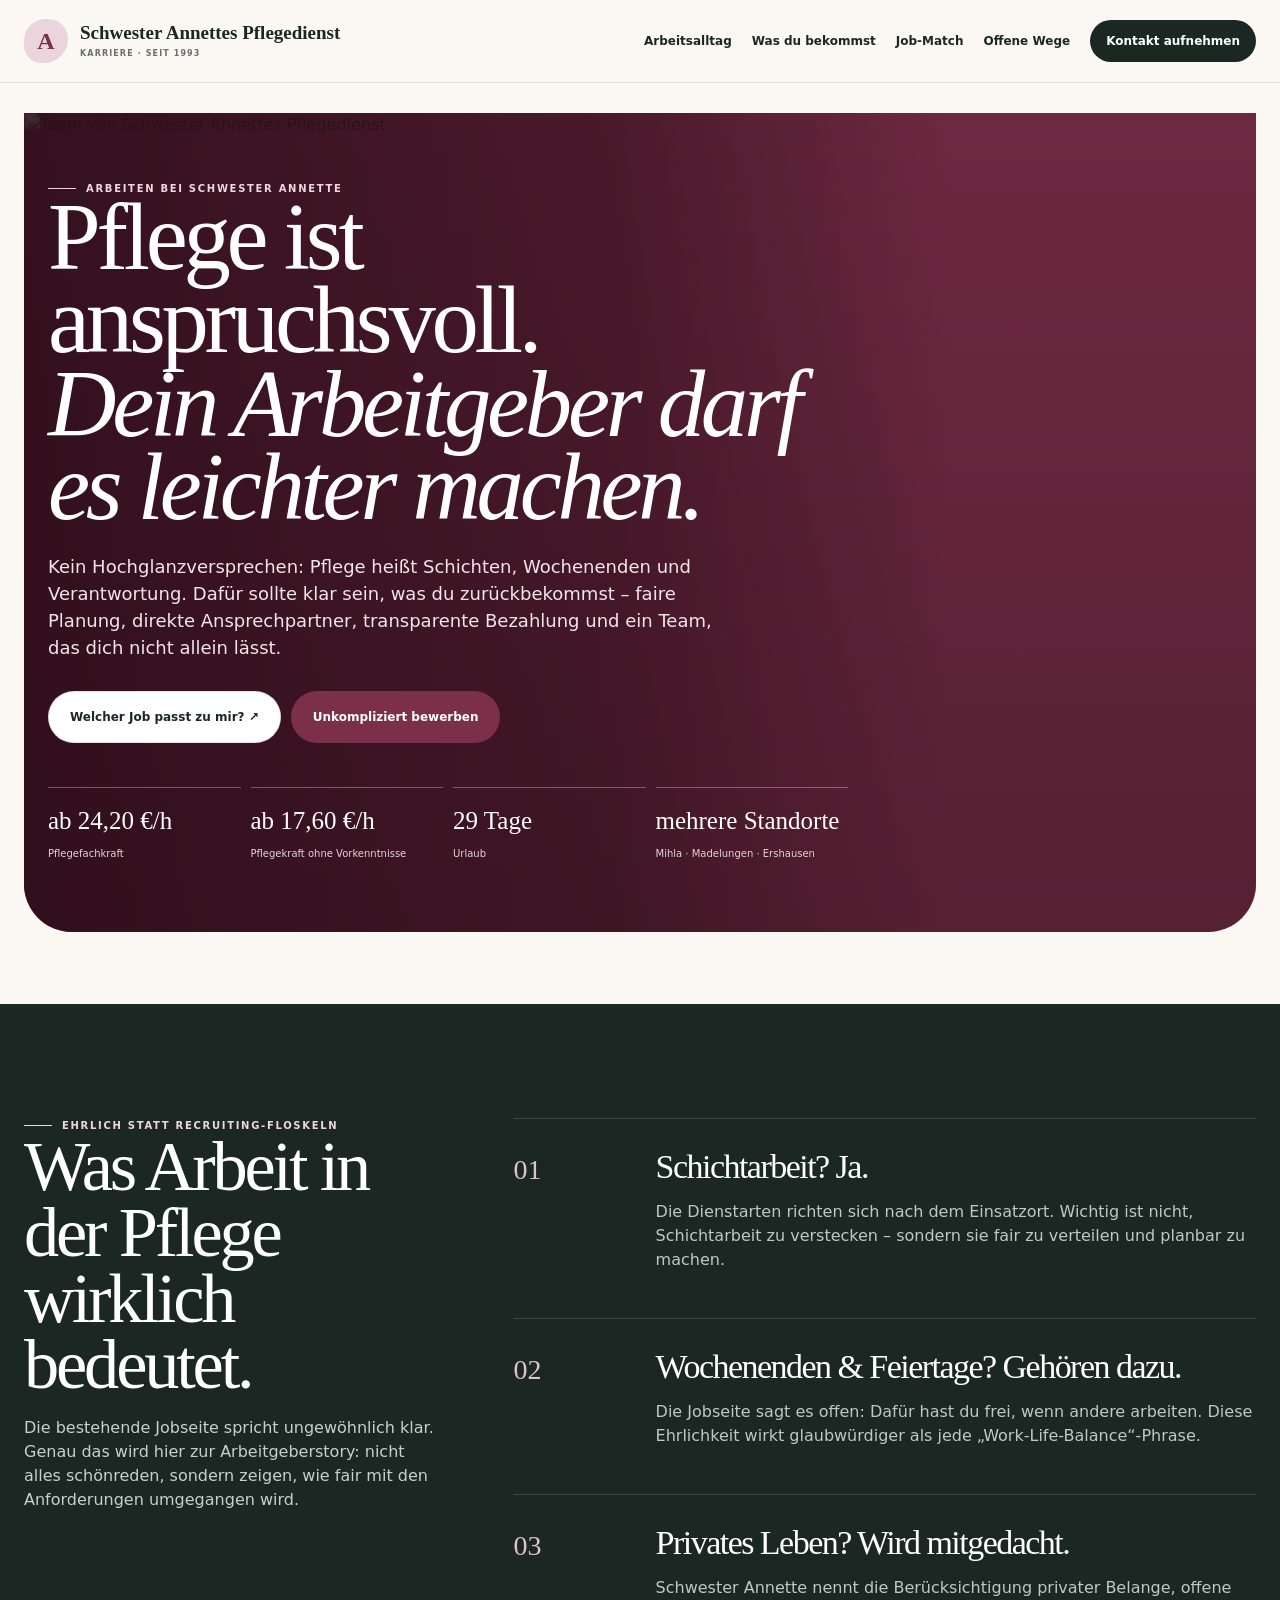
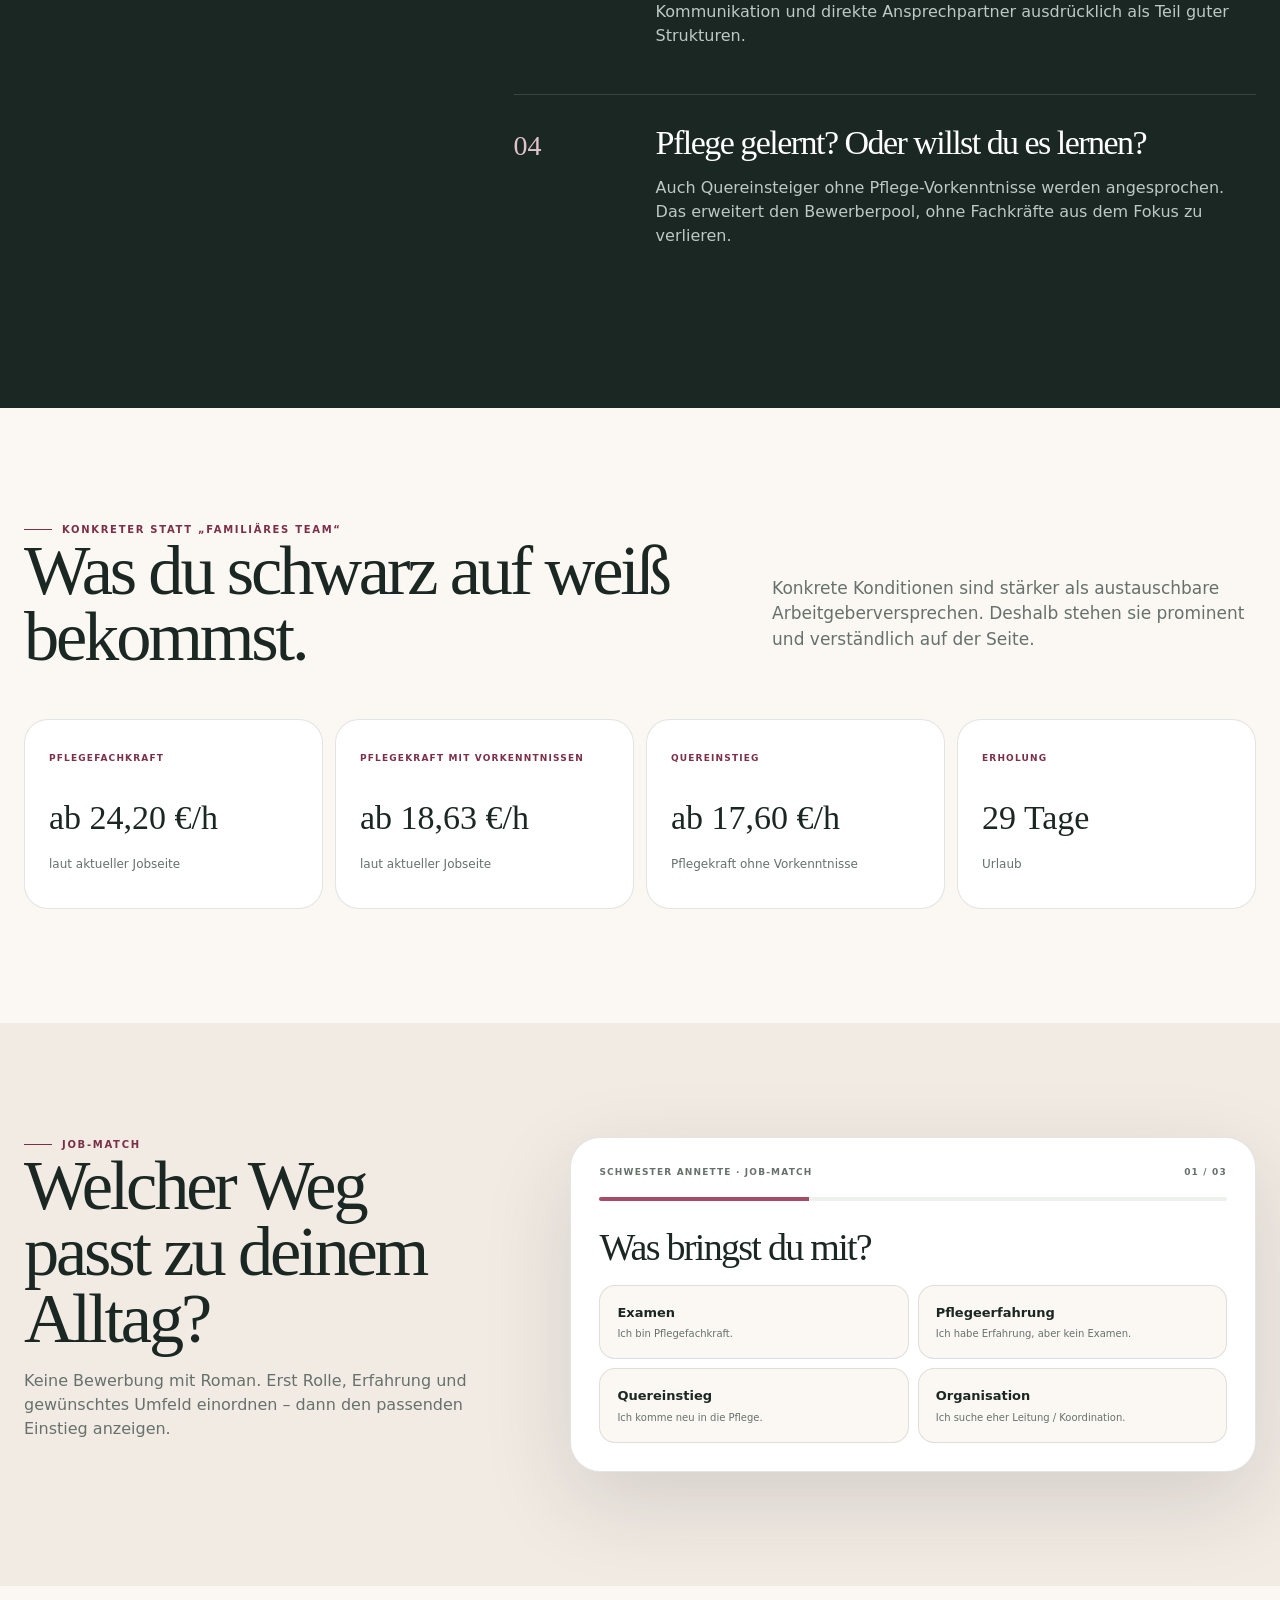
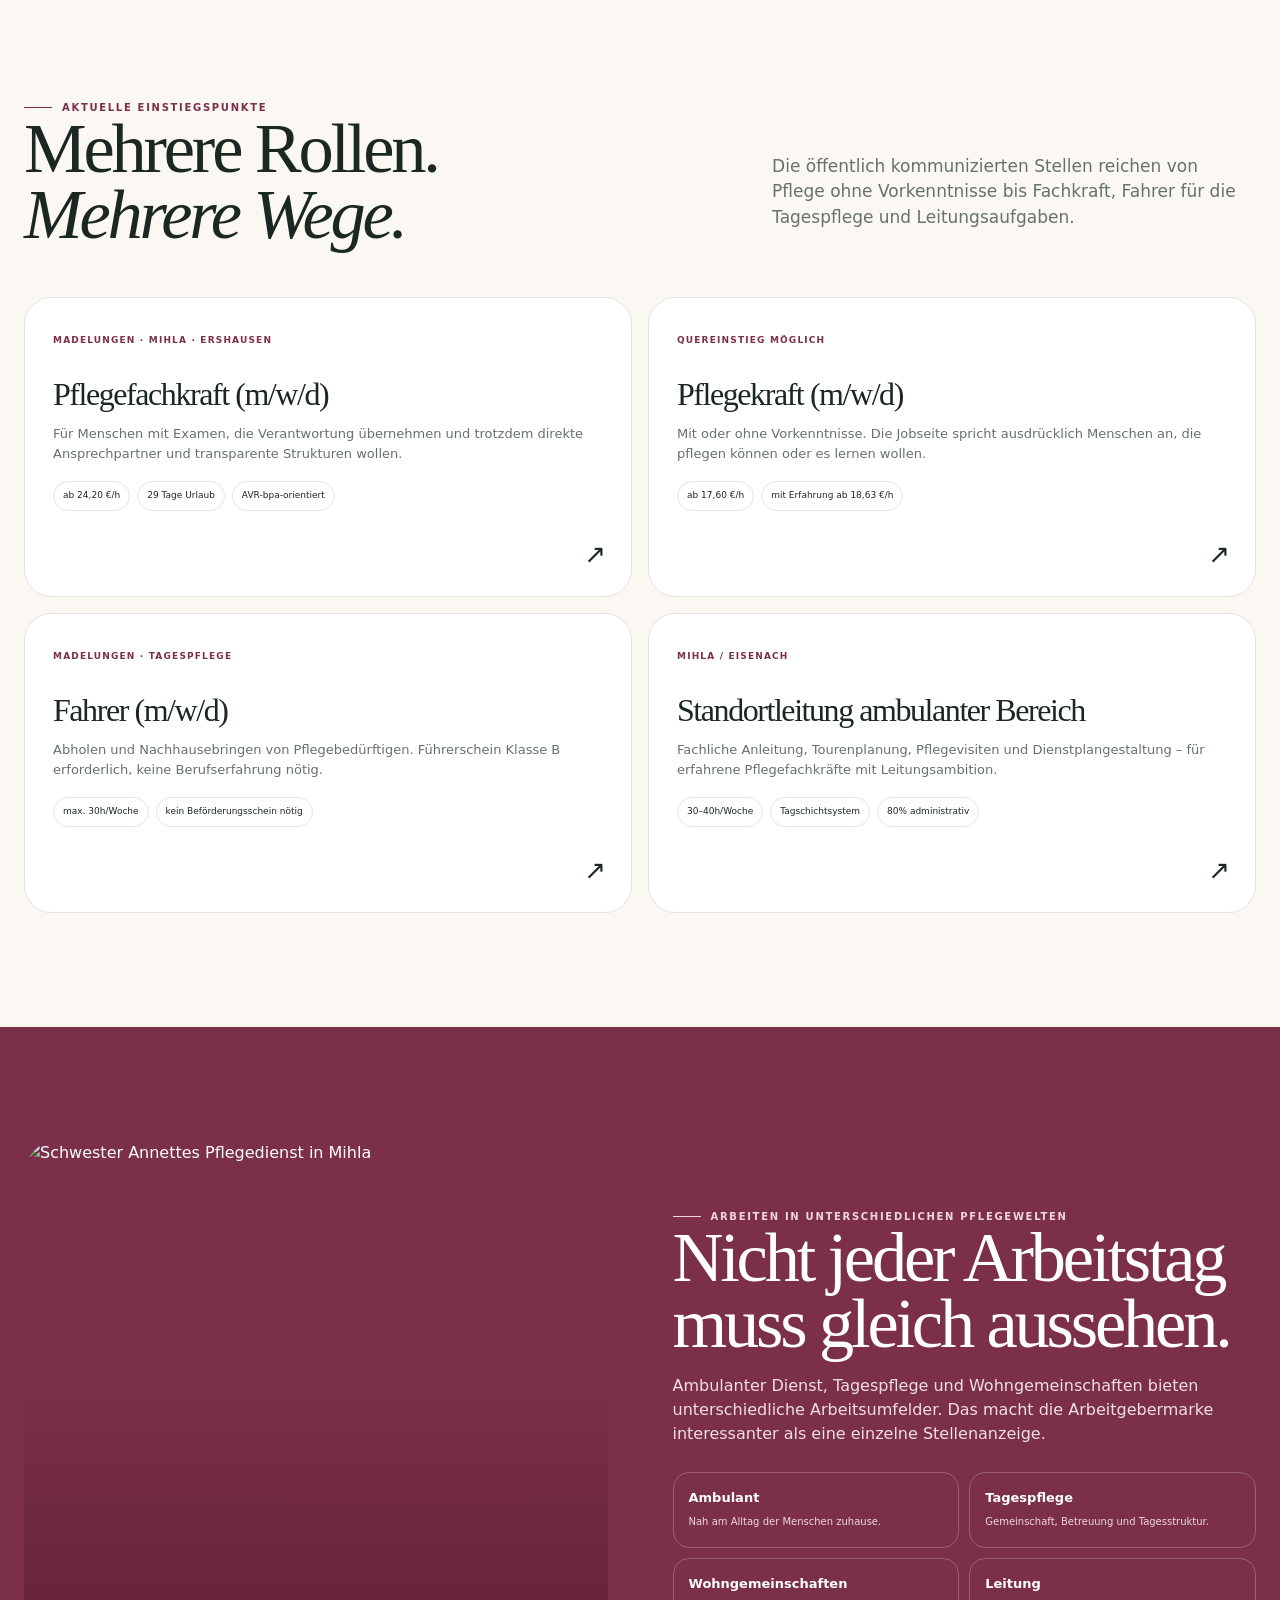
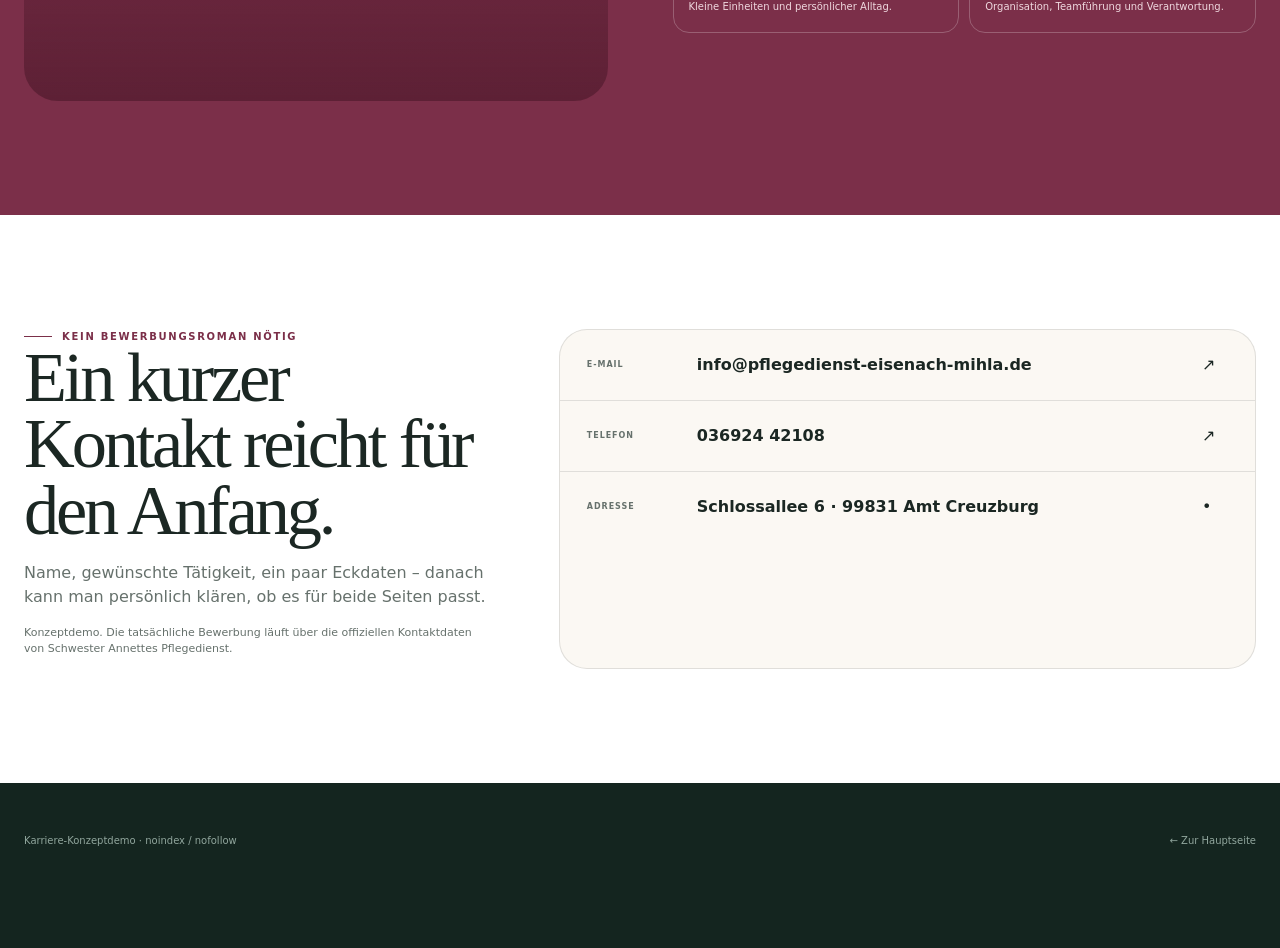
==== karriere.html @ a69c609b "Add premium career world for Schwester Annette" ====
<!doctype html>
<html lang="de">
<head>
<meta charset="utf-8"><meta name="viewport" content="width=device-width,initial-scale=1,viewport-fit=cover"><meta name="robots" content="noindex,nofollow"><meta name="theme-color" content="#4a1f2e">
<title>Karriere · Schwester Annettes Pflegedienst</title>
<meta name="description" content="Karriere-Konzept für Schwester Annettes Pflegedienst – Gehalt, Urlaub, faire Dienstplanung, Quereinstieg und Standorte transparent erklärt.">
<style>
:root{--ink:#1b2723;--muted:#66716c;--paper:#fbf8f3;--paper2:#f2ebe4;--berry:#7b2f49;--berry2:#a64c69;--berry3:#ead5dc;--forest:#27463d;--sage:#dce7df;--line:rgba(27,39,35,.12);--serif:Georgia,"Times New Roman",serif;--sans:Inter,ui-sans-serif,system-ui,-apple-system,BlinkMacSystemFont,"Segoe UI",sans-serif;--shadow:0 30px 90px rgba(31,36,32,.14)}*{box-sizing:border-box}html{scroll-behavior:smooth}body{margin:0;background:var(--paper);color:var(--ink);font-family:var(--sans);line-height:1.5;overflow-x:hidden}a{color:inherit;text-decoration:none}button{font:inherit;color:inherit}.wrap{width:min(1240px,calc(100% - 48px));margin:auto}.eyebrow{display:flex;align-items:center;gap:10px;text-transform:uppercase;letter-spacing:.17em;font-size:10px;font-weight:900;color:var(--berry)}.eyebrow:before{content:"";width:28px;height:1px;background:currentColor}.eyebrow.light{color:#efd7df}h1,h2,h3{font-family:var(--serif);font-weight:500;letter-spacing:-.045em;margin:0}h1{font-size:clamp(62px,7.4vw,112px);line-height:.88}h2{font-size:clamp(48px,5.5vw,84px);line-height:.94}h3{font-size:32px;line-height:1.03}.italic{font-style:italic}.btn{display:inline-flex;align-items:center;justify-content:center;min-height:52px;padding:0 21px;border-radius:999px;border:1px solid transparent;font-size:12px;font-weight:900;transition:.25s}.btn:hover{transform:translateY(-2px)}.btn-dark{background:var(--ink);color:#fff}.btn-light{background:#fff;color:var(--ink);border-color:var(--line)}.btn-berry{background:var(--berry);color:#fff}.progress{position:fixed;top:0;left:0;height:3px;background:var(--berry2);z-index:100;width:0}header{position:sticky;top:0;z-index:70;background:rgba(251,248,243,.88);backdrop-filter:blur(18px);border-bottom:1px solid var(--line)}.header-in{height:82px;display:flex;align-items:center;justify-content:space-between;gap:22px}.brand{display:flex;align-items:center;gap:12px}.mark{width:44px;height:44px;border-radius:52% 48% 58% 42%;display:grid;place-items:center;background:var(--berry3);color:var(--berry);font-family:var(--serif);font-size:24px;font-weight:700}.brand strong{font-family:var(--serif);font-size:19px;display:block;line-height:1}.brand small{font-size:8px;letter-spacing:.14em;text-transform:uppercase;color:var(--muted);font-weight:900;display:block;margin-top:6px}.nav{display:flex;align-items:center;gap:20px;font-size:12px;font-weight:800}.nav .apply{background:var(--ink);color:#fff;padding:12px 16px;border-radius:999px}.hero{padding:30px 0 72px}.hero-shell{position:relative;min-height:720px;border-radius:0 0 48px 48px;overflow:hidden;background:#7b2f49}.hero-media{position:absolute;inset:0}.hero-media img{width:100%;height:100%;object-fit:cover}.hero-media:after{content:"";position:absolute;inset:0;background:linear-gradient(90deg,rgba(43,12,24,.88),rgba(43,12,24,.61) 48%,rgba(43,12,24,.18) 75%),linear-gradient(180deg,transparent,rgba(0,0,0,.22))}.hero-content{position:relative;z-index:2;min-height:720px;display:flex;align-items:flex-end;color:#fff;padding:68px 0}.hero-copy{max-width:800px}.hero-copy p{font-size:18px;color:#f0e6e9;max-width:670px;margin-top:24px}.hero-actions{display:flex;gap:10px;flex-wrap:wrap;margin-top:30px}.hero-proof{display:grid;grid-template-columns:repeat(4,1fr);gap:10px;margin-top:44px;max-width:850px}.proof{border-top:1px solid rgba(255,255,255,.3);padding-top:14px}.proof strong{font-family:var(--serif);font-size:25px;display:block;font-weight:500}.proof span{font-size:10px;color:#e4d4d9}.section{padding:114px 0}.split{display:grid;grid-template-columns:1fr .72fr;gap:76px;align-items:end;margin-bottom:50px}.split>p{font-size:17px;color:var(--muted)}.truth{background:var(--ink);color:#fff}.truth-grid{display:grid;grid-template-columns:.72fr 1.28fr;gap:72px}.truth-copy{position:sticky;top:135px;align-self:start}.truth-copy p{color:#c7d0cc;margin-top:18px}.truth-list{display:grid}.truth-item{padding:30px 0;border-top:1px solid rgba(255,255,255,.14);display:grid;grid-template-columns:120px 1fr;gap:22px}.truth-item b{font-family:var(--serif);font-weight:500;font-size:28px;color:#dfc2cb}.truth-item h3{font-size:34px;margin-bottom:8px}.truth-item p{color:#bdc9c4}.benefits{display:grid;grid-template-columns:repeat(4,1fr);gap:12px}.benefit{border:1px solid var(--line);background:#fff;border-radius:24px;padding:24px;min-height:190px}.benefit small{font-size:9px;text-transform:uppercase;letter-spacing:.13em;font-weight:900;color:var(--berry)}.benefit strong{display:block;font-family:var(--serif);font-size:34px;font-weight:500;margin:24px 0 8px}.benefit span{font-size:12px;color:var(--muted)}.match{background:var(--paper2)}.match-grid{display:grid;grid-template-columns:.82fr 1.18fr;gap:70px;align-items:start}.match-copy{position:sticky;top:135px}.match-copy p{color:var(--muted);margin-top:18px}.matcher{background:#fff;border:1px solid var(--line);border-radius:30px;padding:28px;box-shadow:var(--shadow)}.matcher-top{display:flex;justify-content:space-between;font-size:9px;text-transform:uppercase;letter-spacing:.13em;font-weight:900;color:var(--muted)}.match-bar{height:4px;background:#edf0ed;border-radius:10px;overflow:hidden;margin:17px 0 27px}.match-bar i{display:block;height:100%;background:var(--berry2);width:33.33%;transition:.25s}.matcher h3{font-size:38px;margin-bottom:18px}.opts{display:grid;grid-template-columns:1fr 1fr;gap:9px}.opt{border:1px solid var(--line);background:var(--paper);padding:17px;border-radius:16px;text-align:left;cursor:pointer}.opt:hover{border-color:var(--berry2)}.opt strong{display:block;font-size:13px}.opt span{display:block;font-size:10px;color:var(--muted);margin-top:4px}.match-result{padding:22px;border-radius:18px;background:var(--berry3)}.match-result strong{font-family:var(--serif);font-size:29px;display:block}.match-result p{margin-top:8px;color:#5e6662}.jobs{display:grid;grid-template-columns:1fr 1fr;gap:16px}.job{border:1px solid var(--line);border-radius:27px;background:#fff;padding:28px;position:relative;min-height:300px}.job small{font-size:9px;text-transform:uppercase;letter-spacing:.13em;color:var(--berry);font-weight:900}.job h3{margin:28px 0 10px}.job p{font-size:13px;color:var(--muted)}.chips{display:flex;gap:7px;flex-wrap:wrap;margin-top:18px}.chips span{font-size:9px;border:1px solid var(--line);border-radius:999px;padding:7px 9px}.job .arrow{position:absolute;right:25px;bottom:22px;font-size:26px}.culture{background:var(--berry);color:#fff}.culture-grid{display:grid;grid-template-columns:1fr 1fr;gap:65px;align-items:center}.culture-media{position:relative;min-height:560px;border-radius:34px;overflow:hidden}.culture-media img{width:100%;height:100%;position:absolute;inset:0;object-fit:cover}.culture-media:after{content:"";position:absolute;inset:0;background:linear-gradient(180deg,transparent 45%,rgba(61,17,32,.48))}.culture-copy p{color:#f0dfe5;margin-top:18px;max-width:600px}.culture-points{display:grid;grid-template-columns:1fr 1fr;gap:10px;margin-top:26px}.culture-point{border:1px solid rgba(255,255,255,.23);padding:15px;border-radius:16px}.culture-point strong{display:block;font-size:13px}.culture-point span{font-size:10px;color:#efd8df}.apply-section{background:#fff}.apply-grid{display:grid;grid-template-columns:.8fr 1.2fr;gap:70px}.apply-card{border:1px solid var(--line);border-radius:28px;background:var(--paper);overflow:hidden}.apply-card a,.apply-card div{display:grid;grid-template-columns:95px 1fr 26px;gap:15px;padding:23px 27px;border-bottom:1px solid var(--line);align-items:center}.apply-card a:last-child,.apply-card div:last-child{border-bottom:0}.apply-card small{font-size:8px;text-transform:uppercase;letter-spacing:.12em;font-weight:900;color:var(--muted)}.apply-card strong{font-size:16px}.apply-note{font-size:11px;color:var(--muted);margin-top:15px}.mobile-action{display:none}footer{background:#14251f;color:#fff;padding:50px 0 100px}.footer-in{display:flex;justify-content:space-between;gap:20px;flex-wrap:wrap;font-size:10px;color:#91a69d}.reveal{opacity:0;transform:translateY(24px);transition:.7s}.reveal.visible{opacity:1;transform:none}@media(max-width:980px){.nav{display:none}.hero-shell,.hero-content{min-height:690px}.hero-proof{grid-template-columns:1fr 1fr}.split,.truth-grid,.match-grid,.culture-grid,.apply-grid{grid-template-columns:1fr}.truth-copy,.match-copy{position:static}.benefits{grid-template-columns:1fr 1fr}.culture-media{min-height:440px}}@media(max-width:650px){.wrap{width:min(100% - 28px,1240px)}.header-in{height:72px}.brand strong{font-size:16px}.hero{padding-top:14px}.hero-shell,.hero-content{min-height:700px;border-radius:0 0 30px 30px}.hero-content{padding:48px 0}.hero h1{font-size:56px}.hero-copy p{font-size:16px}.hero-proof{grid-template-columns:1fr 1fr}.section{padding:78px 0}h2{font-size:50px}.split{gap:18px;margin-bottom:34px}.truth-item{grid-template-columns:62px 1fr}.truth-item h3{font-size:29px}.benefits{grid-template-columns:1fr}.opts{grid-template-columns:1fr}.matcher{padding:22px}.jobs{grid-template-columns:1fr}.culture-media{min-height:380px}.culture-points{grid-template-columns:1fr}.apply-card a,.apply-card div{grid-template-columns:75px 1fr 18px;padding:20px 18px}.apply-card strong{font-size:14px;overflow-wrap:anywhere}.mobile-action{display:grid;grid-template-columns:1fr 1fr;position:fixed;left:10px;right:10px;bottom:10px;z-index:80;background:rgba(251,248,243,.95);backdrop-filter:blur(14px);padding:8px;border:1px solid var(--line);border-radius:18px;box-shadow:var(--shadow)}.mobile-action a{text-align:center;padding:13px 8px;border-radius:12px;font-size:11px;font-weight:900}.mobile-action a:first-child{background:var(--ink);color:#fff}.mobile-action a:last-child{background:var(--berry3);color:var(--berry)}}@media(prefers-reduced-motion:reduce){html{scroll-behavior:auto}.reveal{opacity:1;transform:none;transition:none}.btn{transition:none}}
</style></head>
<body><div class="progress" id="progress"></div><header><div class="wrap header-in"><a class="brand" href="index.html"><span class="mark">A</span><span><strong>Schwester Annettes Pflegedienst</strong><small>Karriere · seit 1993</small></span></a><nav class="nav"><a href="#ehrlich">Arbeitsalltag</a><a href="#benefits">Was du bekommst</a><a href="#jobmatch">Job-Match</a><a href="#jobs">Offene Wege</a><a class="apply" href="#bewerben">Kontakt aufnehmen</a></nav></div></header>
<main>
<section class="hero"><div class="wrap"><div class="hero-shell"><div class="hero-media"><img src="https://pflegedienst-eisenach-mihla.de/wp-content/uploads/2024/11/team-pflegedienst.jpg" alt="Team von Schwester Annettes Pflegedienst"></div><div class="wrap hero-content"><div class="hero-copy reveal"><div class="eyebrow light">Arbeiten bei Schwester Annette</div><h1>Pflege ist anspruchsvoll.<br><span class="italic">Dein Arbeitgeber darf es leichter machen.</span></h1><p>Kein Hochglanzversprechen: Pflege heißt Schichten, Wochenenden und Verantwortung. Dafür sollte klar sein, was du zurückbekommst – faire Planung, direkte Ansprechpartner, transparente Bezahlung und ein Team, das dich nicht allein lässt.</p><div class="hero-actions"><a class="btn btn-light" href="#jobmatch">Welcher Job passt zu mir? ↗</a><a class="btn btn-berry" href="mailto:info@pflegedienst-eisenach-mihla.de?subject=Bewerbung%20bei%20Schwester%20Annette">Unkompliziert bewerben</a></div><div class="hero-proof"><div class="proof"><strong>ab 24,20 €/h</strong><span>Pflegefachkraft</span></div><div class="proof"><strong>ab 17,60 €/h</strong><span>Pflegekraft ohne Vorkenntnisse</span></div><div class="proof"><strong>29 Tage</strong><span>Urlaub</span></div><div class="proof"><strong>mehrere Standorte</strong><span>Mihla · Madelungen · Ershausen</span></div></div></div></div></div></div></section>
<section class="section truth" id="ehrlich"><div class="wrap truth-grid"><div class="truth-copy reveal"><div class="eyebrow light">Ehrlich statt Recruiting-Floskeln</div><h2>Was Arbeit in der Pflege wirklich bedeutet.</h2><p>Die bestehende Jobseite spricht ungewöhnlich klar. Genau das wird hier zur Arbeitgeberstory: nicht alles schönreden, sondern zeigen, wie fair mit den Anforderungen umgegangen wird.</p></div><div class="truth-list"><article class="truth-item reveal"><b>01</b><div><h3>Schichtarbeit? Ja.</h3><p>Die Dienstarten richten sich nach dem Einsatzort. Wichtig ist nicht, Schichtarbeit zu verstecken – sondern sie fair zu verteilen und planbar zu machen.</p></div></article><article class="truth-item reveal"><b>02</b><div><h3>Wochenenden & Feiertage? Gehören dazu.</h3><p>Die Jobseite sagt es offen: Dafür hast du frei, wenn andere arbeiten. Diese Ehrlichkeit wirkt glaubwürdiger als jede „Work-Life-Balance“-Phrase.</p></div></article><article class="truth-item reveal"><b>03</b><div><h3>Privates Leben? Wird mitgedacht.</h3><p>Schwester Annette nennt die Berücksichtigung privater Belange, offene Kommunikation und direkte Ansprechpartner ausdrücklich als Teil guter Strukturen.</p></div></article><article class="truth-item reveal"><b>04</b><div><h3>Pflege gelernt? Oder willst du es lernen?</h3><p>Auch Quereinsteiger ohne Pflege-Vorkenntnisse werden angesprochen. Das erweitert den Bewerberpool, ohne Fachkräfte aus dem Fokus zu verlieren.</p></div></article></div></div></section>
<section class="section" id="benefits"><div class="wrap"><div class="split reveal"><div><div class="eyebrow">Konkreter statt „familiäres Team“</div><h2>Was du schwarz auf weiß bekommst.</h2></div><p>Konkrete Konditionen sind stärker als austauschbare Arbeitgeberversprechen. Deshalb stehen sie prominent und verständlich auf der Seite.</p></div><div class="benefits"><div class="benefit reveal"><small>Pflegefachkraft</small><strong>ab 24,20 €/h</strong><span>laut aktueller Jobseite</span></div><div class="benefit reveal"><small>Pflegekraft mit Vorkenntnissen</small><strong>ab 18,63 €/h</strong><span>laut aktueller Jobseite</span></div><div class="benefit reveal"><small>Quereinstieg</small><strong>ab 17,60 €/h</strong><span>Pflegekraft ohne Vorkenntnisse</span></div><div class="benefit reveal"><small>Erholung</small><strong>29 Tage</strong><span>Urlaub</span></div></div></div></section>
<section class="section match" id="jobmatch"><div class="wrap match-grid"><div class="match-copy reveal"><div class="eyebrow">Job-Match</div><h2>Welcher Weg passt zu deinem Alltag?</h2><p>Keine Bewerbung mit Roman. Erst Rolle, Erfahrung und gewünschtes Umfeld einordnen – dann den passenden Einstieg anzeigen.</p></div><div class="matcher reveal"><div class="matcher-top"><span>Schwester Annette · Job-Match</span><strong id="mcount">01 / 03</strong></div><div class="match-bar"><i id="mbar"></i></div><div id="mstage"></div></div></div></section>
<section class="section" id="jobs"><div class="wrap"><div class="split reveal"><div><div class="eyebrow">Aktuelle Einstiegspunkte</div><h2>Mehrere Rollen.<br><span class="italic">Mehrere Wege.</span></h2></div><p>Die öffentlich kommunizierten Stellen reichen von Pflege ohne Vorkenntnisse bis Fachkraft, Fahrer für die Tagespflege und Leitungsaufgaben.</p></div><div class="jobs"><a class="job reveal" href="mailto:info@pflegedienst-eisenach-mihla.de?subject=Bewerbung%20Pflegefachkraft"><small>Madelungen · Mihla · Ershausen</small><h3>Pflegefachkraft (m/w/d)</h3><p>Für Menschen mit Examen, die Verantwortung übernehmen und trotzdem direkte Ansprechpartner und transparente Strukturen wollen.</p><div class="chips"><span>ab 24,20 €/h</span><span>29 Tage Urlaub</span><span>AVR-bpa-orientiert</span></div><span class="arrow">↗</span></a><a class="job reveal" href="mailto:info@pflegedienst-eisenach-mihla.de?subject=Bewerbung%20Pflegekraft"><small>Quereinstieg möglich</small><h3>Pflegekraft (m/w/d)</h3><p>Mit oder ohne Vorkenntnisse. Die Jobseite spricht ausdrücklich Menschen an, die pflegen können oder es lernen wollen.</p><div class="chips"><span>ab 17,60 €/h</span><span>mit Erfahrung ab 18,63 €/h</span></div><span class="arrow">↗</span></a><a class="job reveal" href="mailto:info@pflegedienst-eisenach-mihla.de?subject=Bewerbung%20Fahrer%20Tagespflege"><small>Madelungen · Tagespflege</small><h3>Fahrer (m/w/d)</h3><p>Abholen und Nachhausebringen von Pflegebedürftigen. Führerschein Klasse B erforderlich, keine Berufserfahrung nötig.</p><div class="chips"><span>max. 30h/Woche</span><span>kein Beförderungsschein nötig</span></div><span class="arrow">↗</span></a><a class="job reveal" href="mailto:info@pflegedienst-eisenach-mihla.de?subject=Bewerbung%20Standortleitung"><small>Mihla / Eisenach</small><h3>Standortleitung ambulanter Bereich</h3><p>Fachliche Anleitung, Tourenplanung, Pflegevisiten und Dienstplangestaltung – für erfahrene Pflegefachkräfte mit Leitungsambition.</p><div class="chips"><span>30–40h/Woche</span><span>Tagschichtsystem</span><span>80% administrativ</span></div><span class="arrow">↗</span></a></div></div></section>
<section class="section culture"><div class="wrap culture-grid"><div class="culture-media reveal"><img src="https://pflegedienst-eisenach-mihla.de/wp-content/uploads/2021/11/schwester_annettes_pflegedienst-mihla.png" alt="Schwester Annettes Pflegedienst in Mihla"></div><div class="culture-copy reveal"><div class="eyebrow light">Arbeiten in unterschiedlichen Pflegewelten</div><h2>Nicht jeder Arbeitstag muss gleich aussehen.</h2><p>Ambulanter Dienst, Tagespflege und Wohngemeinschaften bieten unterschiedliche Arbeitsumfelder. Das macht die Arbeitgebermarke interessanter als eine einzelne Stellenanzeige.</p><div class="culture-points"><div class="culture-point"><strong>Ambulant</strong><span>Nah am Alltag der Menschen zuhause.</span></div><div class="culture-point"><strong>Tagespflege</strong><span>Gemeinschaft, Betreuung und Tagesstruktur.</span></div><div class="culture-point"><strong>Wohngemeinschaften</strong><span>Kleine Einheiten und persönlicher Alltag.</span></div><div class="culture-point"><strong>Leitung</strong><span>Organisation, Teamführung und Verantwortung.</span></div></div></div></div></section>
<section class="section apply-section" id="bewerben"><div class="wrap apply-grid"><div class="reveal"><div class="eyebrow">Kein Bewerbungsroman nötig</div><h2>Ein kurzer Kontakt reicht für den Anfang.</h2><p style="color:var(--muted);margin-top:18px">Name, gewünschte Tätigkeit, ein paar Eckdaten – danach kann man persönlich klären, ob es für beide Seiten passt.</p><p class="apply-note">Konzeptdemo. Die tatsächliche Bewerbung läuft über die offiziellen Kontaktdaten von Schwester Annettes Pflegedienst.</p></div><div class="apply-card reveal"><a href="mailto:info@pflegedienst-eisenach-mihla.de?subject=Bewerbung%20bei%20Schwester%20Annette"><small>E-Mail</small><strong>info@pflegedienst-eisenach-mihla.de</strong><span>↗</span></a><a href="tel:+493692442108"><small>Telefon</small><strong>036924 42108</strong><span>↗</span></a><div><small>Adresse</small><strong>Schlossallee 6 · 99831 Amt Creuzburg</strong><span>•</span></div></div></div></section>
</main><footer><div class="wrap footer-in"><span>Karriere-Konzeptdemo · noindex / nofollow</span><span><a href="index.html">← Zur Hauptseite</a></span></div></footer><div class="mobile-action"><a href="mailto:info@pflegedienst-eisenach-mihla.de?subject=Bewerbung%20bei%20Schwester%20Annette">Bewerben</a><a href="index.html">Pflege-Seite</a></div>
<script>window.addEventListener('scroll',()=>{const max=document.documentElement.scrollHeight-innerHeight;document.getElementById('progress').style.width=(max>0?scrollY/max*100:0)+'%'});const io=new IntersectionObserver(es=>es.forEach(e=>{if(e.isIntersecting)e.target.classList.add('visible')}),{threshold:.12});document.querySelectorAll('.reveal').forEach(e=>io.observe(e));const qs=[{q:'Was bringst du mit?',o:[['Examen','Ich bin Pflegefachkraft.'],['Pflegeerfahrung','Ich habe Erfahrung, aber kein Examen.'],['Quereinstieg','Ich komme neu in die Pflege.'],['Organisation','Ich suche eher Leitung / Koordination.']]},{q:'Welche Arbeitswelt interessiert dich?',o:[['Ambulant','Unterwegs und nah am Zuhause.'],['Tagespflege','Gemeinschaft und Tagesstruktur.'],['WG','Kleine Einheiten und persönlicher Alltag.'],['Flexibel','Ich bin offen.']]},{q:'Was ist dir besonders wichtig?',o:[['Planbarkeit','Faire Dienstplanung und klare Absprachen.'],['Gehalt','Transparente Bezahlung.'],['Einstieg','Ein unkomplizierter Start.'],['Verantwortung','Mehr Organisation und Führung.']]}];let st={step:0,a:[]};function render(){const s=document.getElementById('mstage'),i=Math.min(st.step,2);document.getElementById('mcount').textContent=String(i+1).padStart(2,'0')+' / 03';document.getElementById('mbar').style.width=((i+1)/3*100)+'%';if(st.step<3){const q=qs[st.step];s.innerHTML='<h3>'+q.q+'</h3><div class="opts">'+q.o.map((x,j)=>'<button class="opt" data-i="'+j+'"><strong>'+x[0]+'</strong><span>'+x[1]+'</span></button>').join('')+'</div>';s.querySelectorAll('.opt').forEach(b=>b.onclick=()=>{st.a[st.step]=q.o[+b.dataset.i][0];st.step++;render()})}else{let t='Pflegekraft / flexibler Einstieg',p='Ein kurzes Kennenlernen ist der sinnvollste nächste Schritt.';if(st.a.includes('Examen')){t='Pflegefachkraft';p='Die aktuelle Jobseite nennt dafür eine Vergütung ab 24,20 € pro Stunde.'}else if(st.a.includes('Quereinstieg')){t='Pflegekraft im Quereinstieg';p='Ohne Pflege-Vorkenntnisse wird aktuell ein Einstieg ab 17,60 € pro Stunde kommuniziert.'}else if(st.a.includes('Organisation')||st.a.includes('Verantwortung')){t='Standortleitung / koordinierende Rolle';p='Die veröffentlichte Leitungsstelle verbindet Fachlichkeit, Organisation und Dienstplangestaltung.'}s.innerHTML='<div class="match-result"><strong>'+t+'</strong><p>'+p+'</p><div style="margin-top:16px"><a class="btn btn-dark" href="mailto:info@pflegedienst-eisenach-mihla.de?subject=Bewerbung%20bei%20Schwester%20Annette">Kontakt aufnehmen</a></div></div>'}}render();</script></body></html>
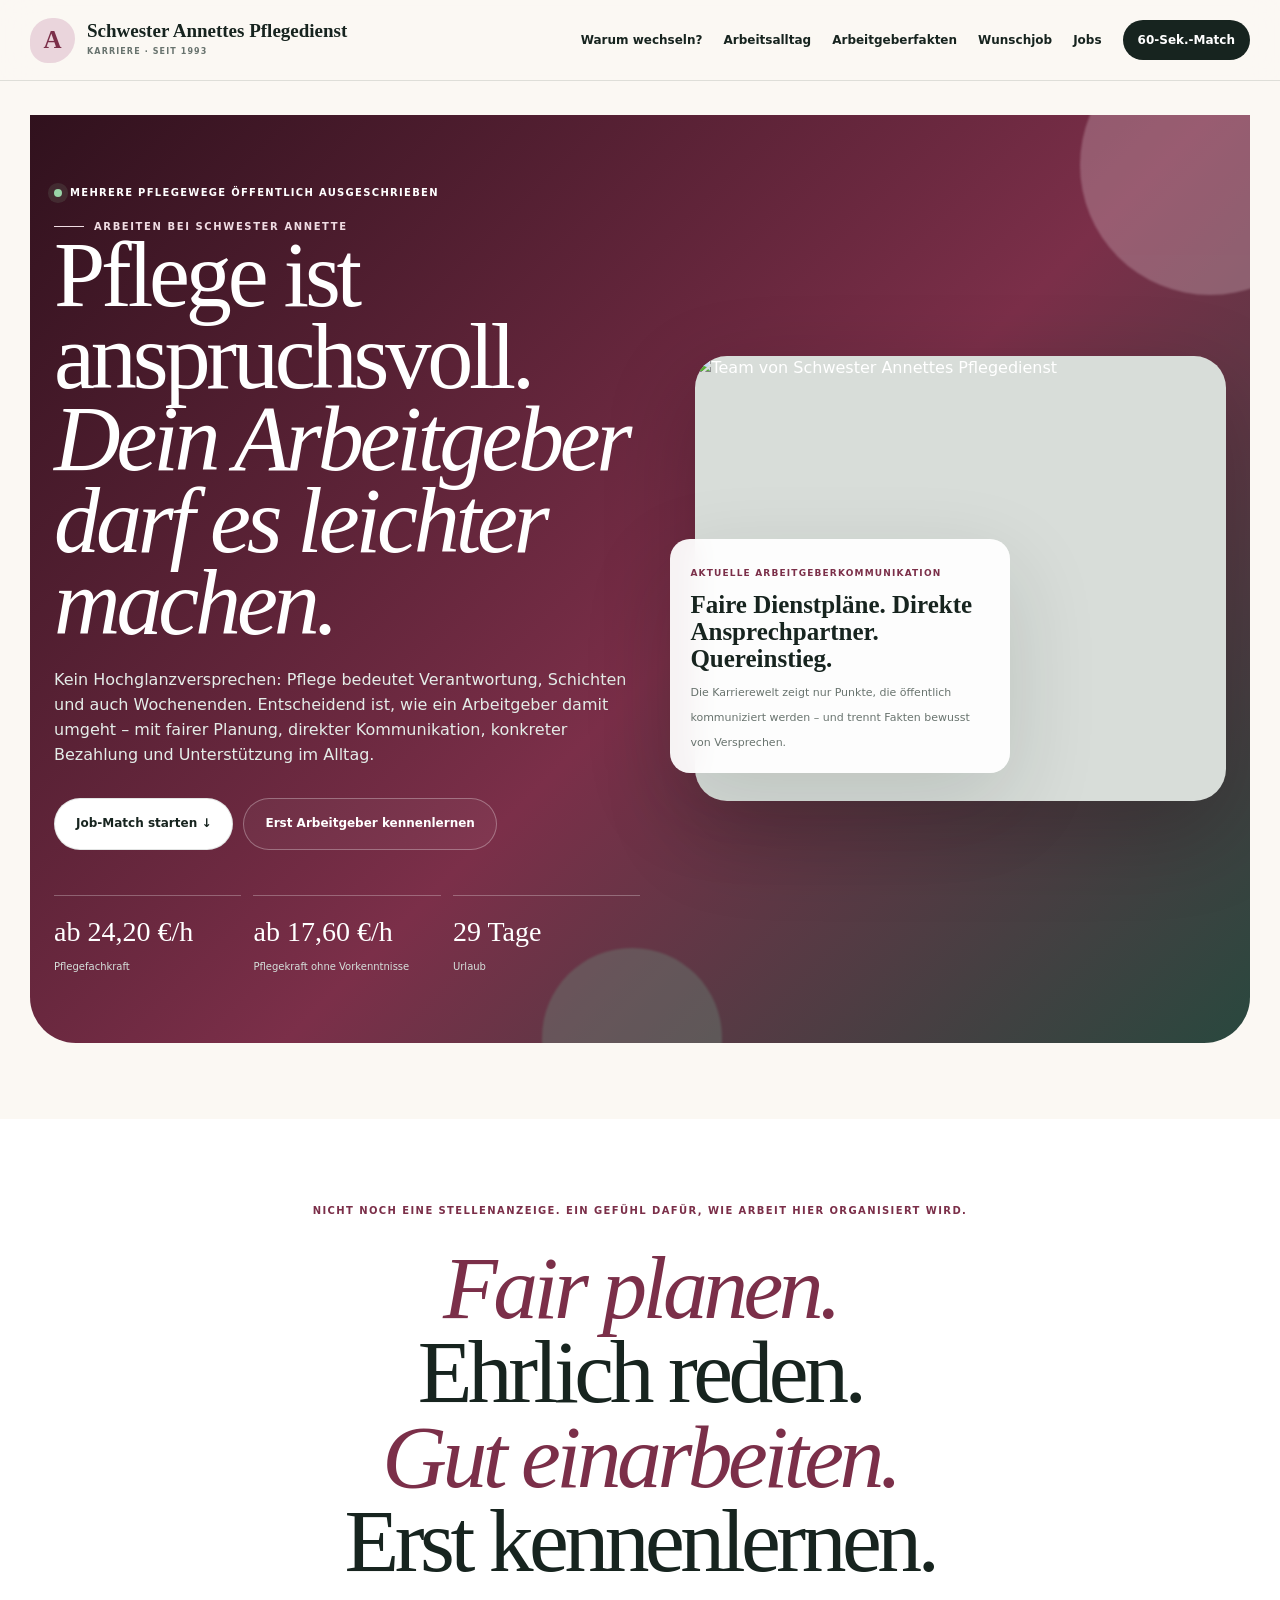
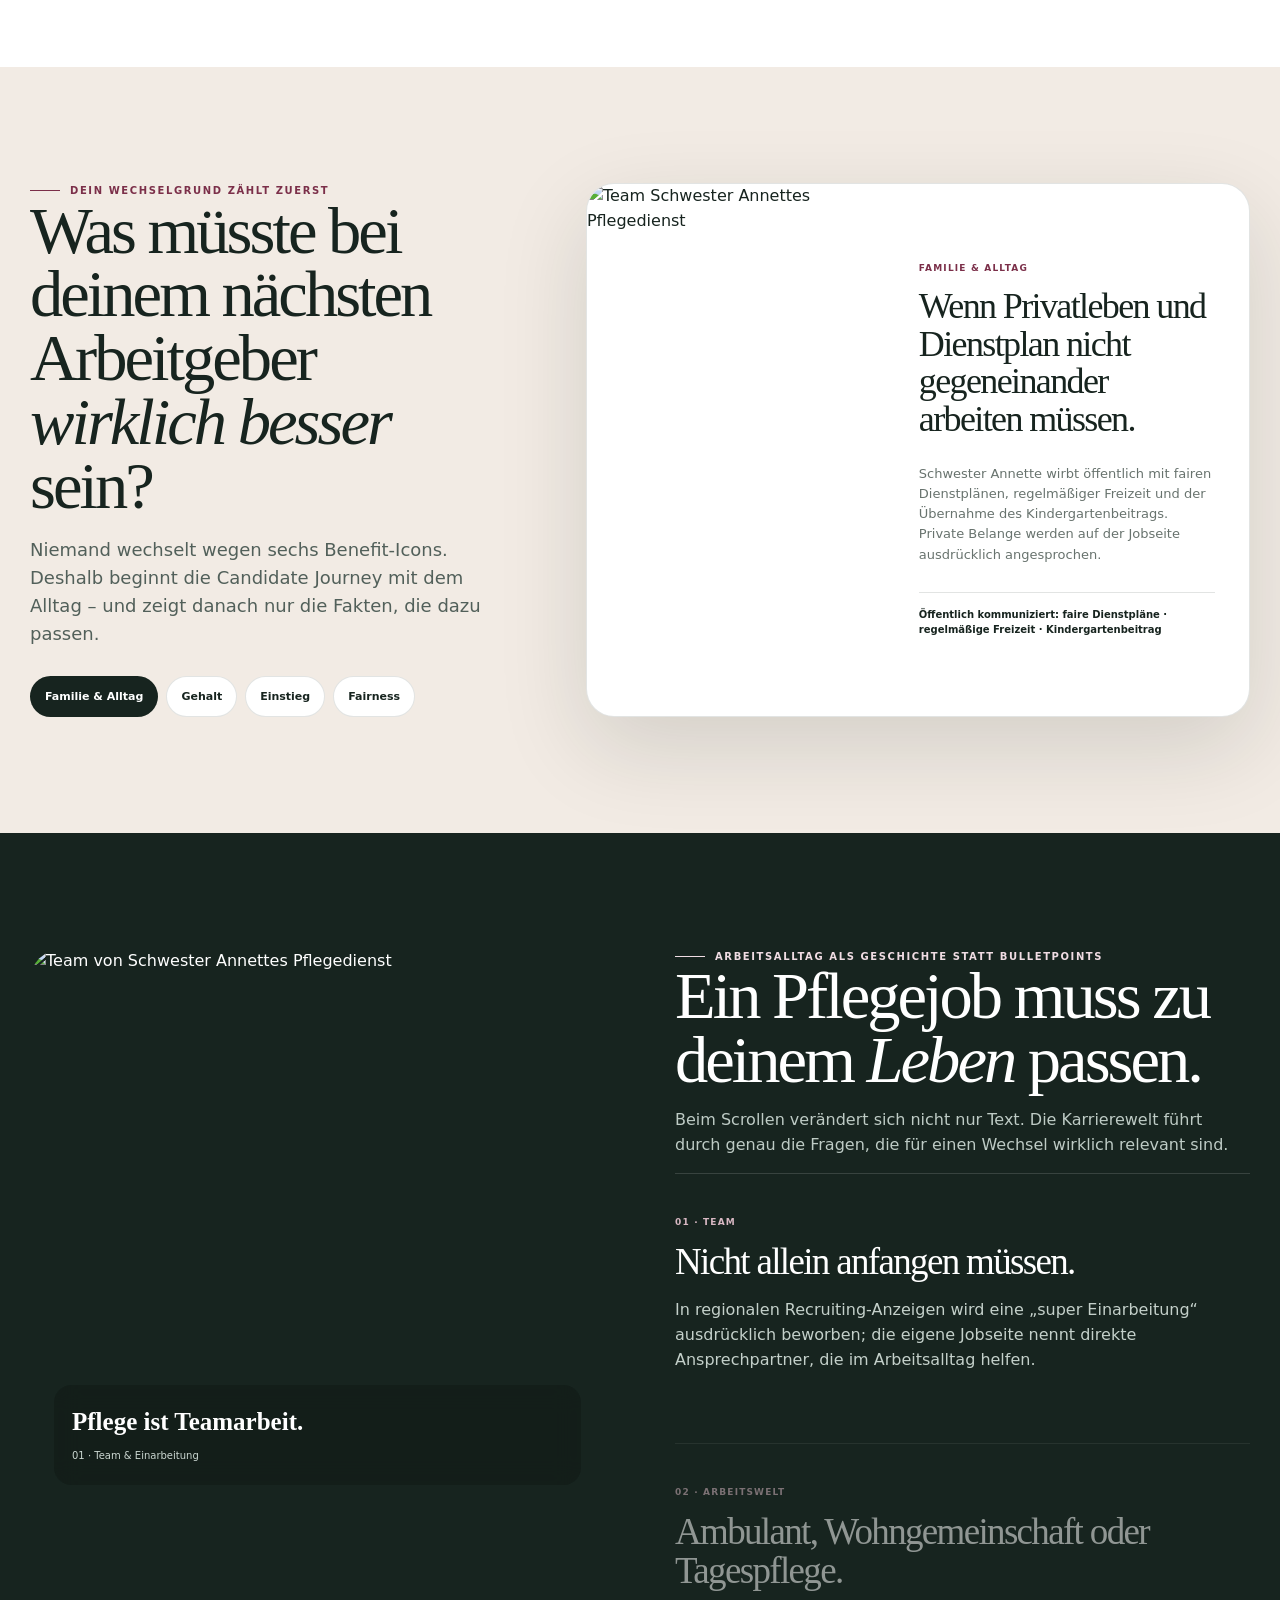
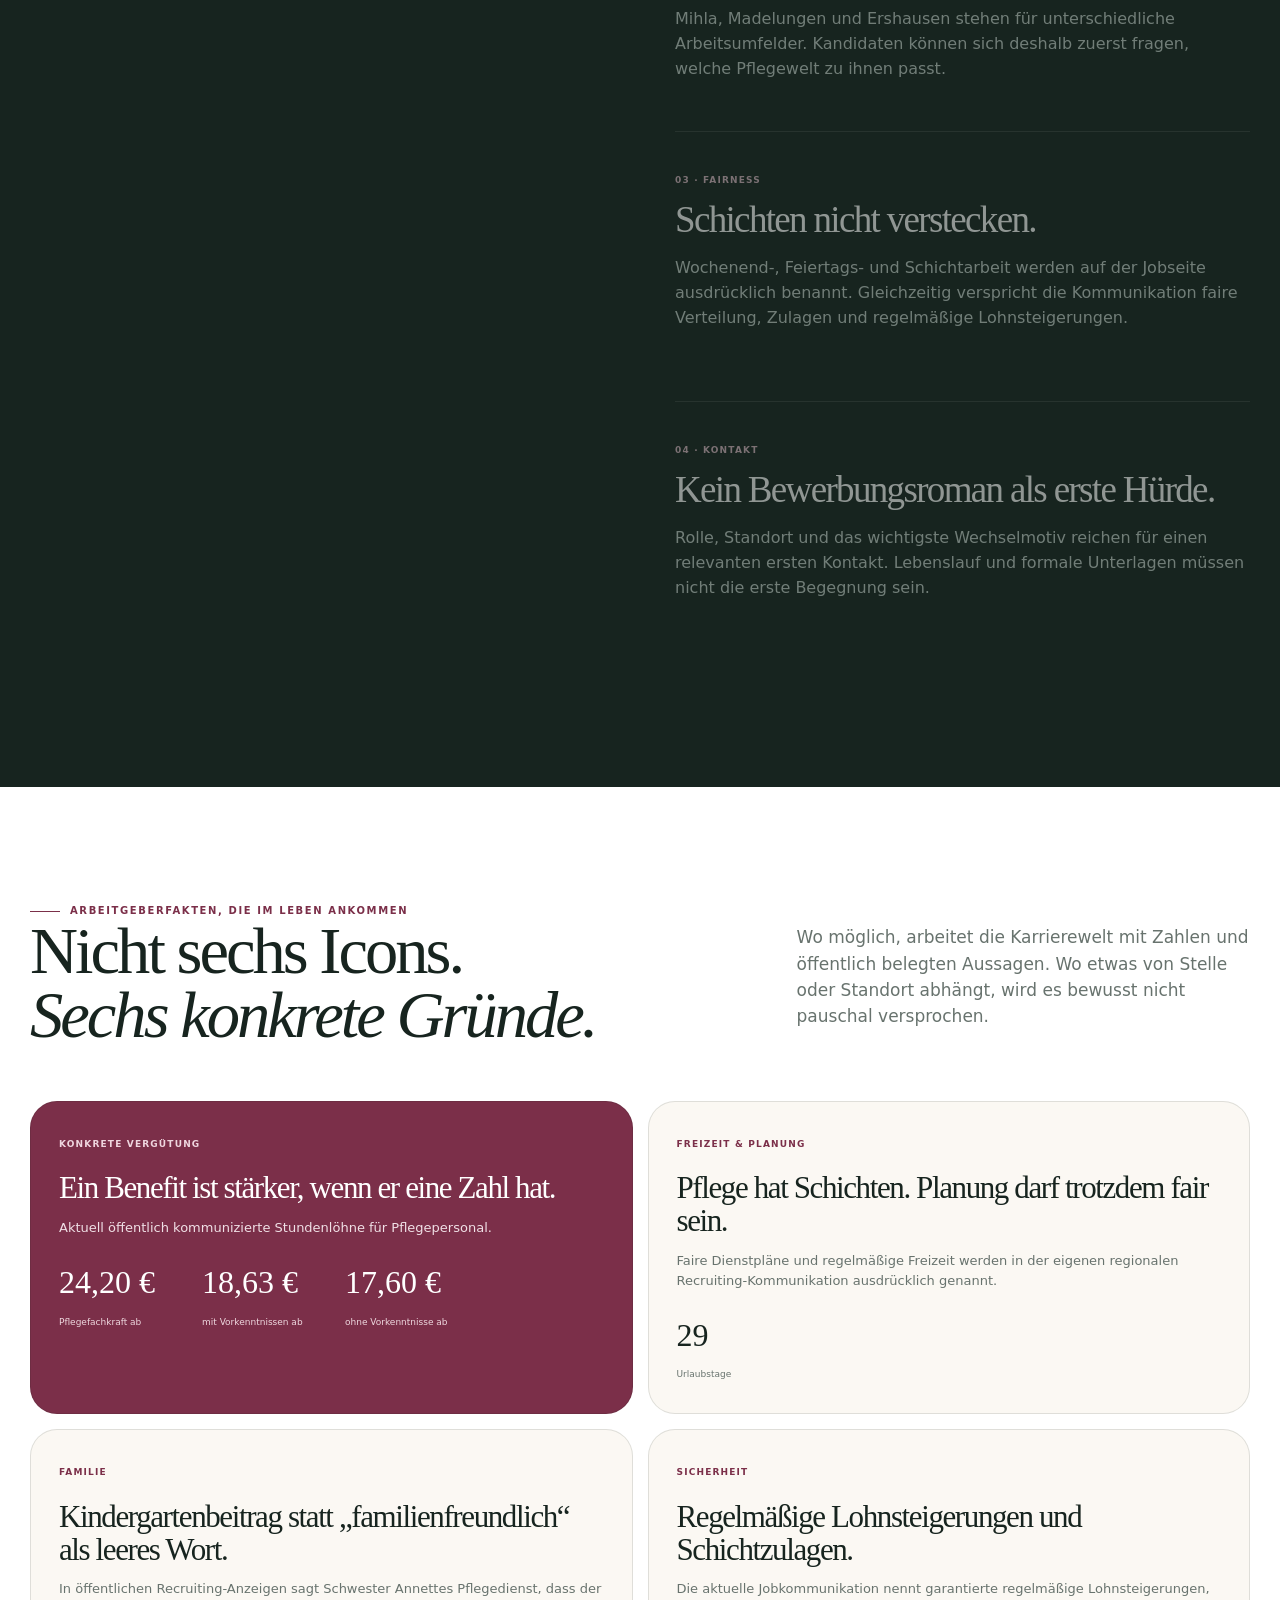
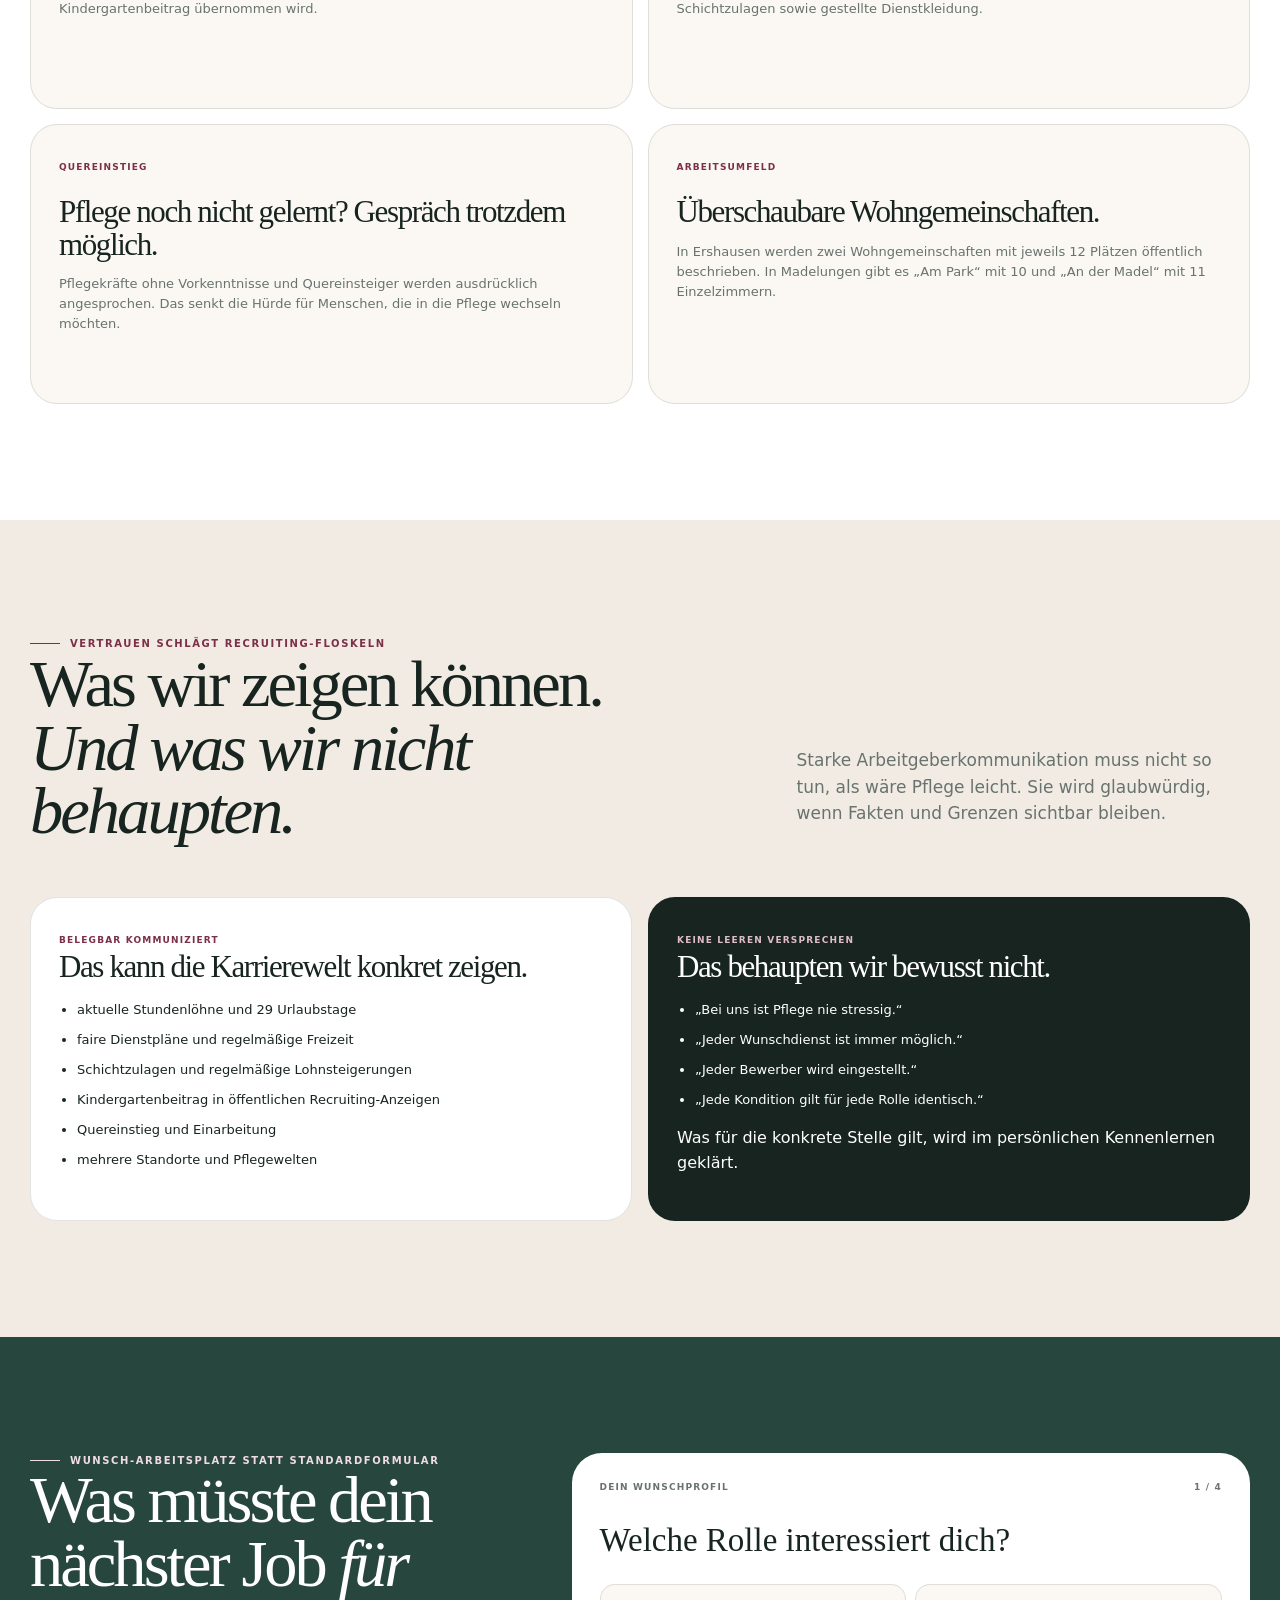
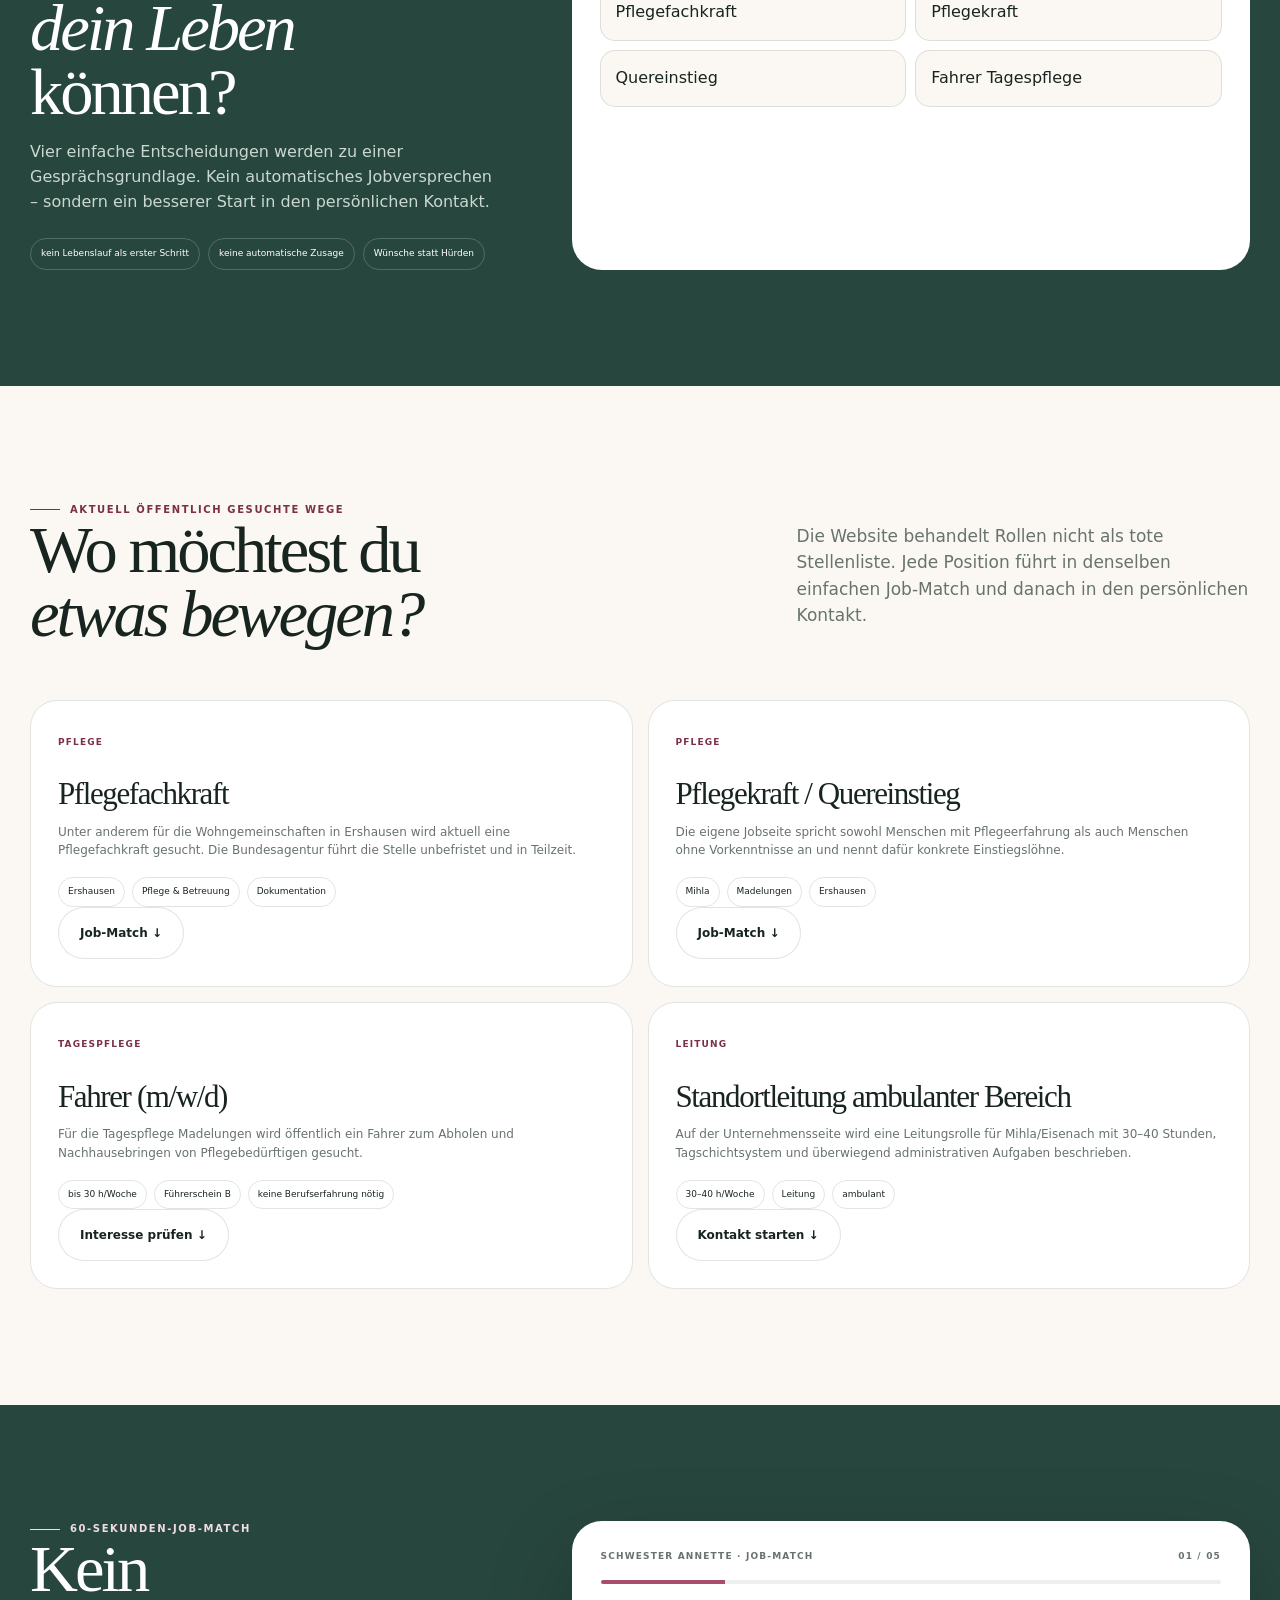
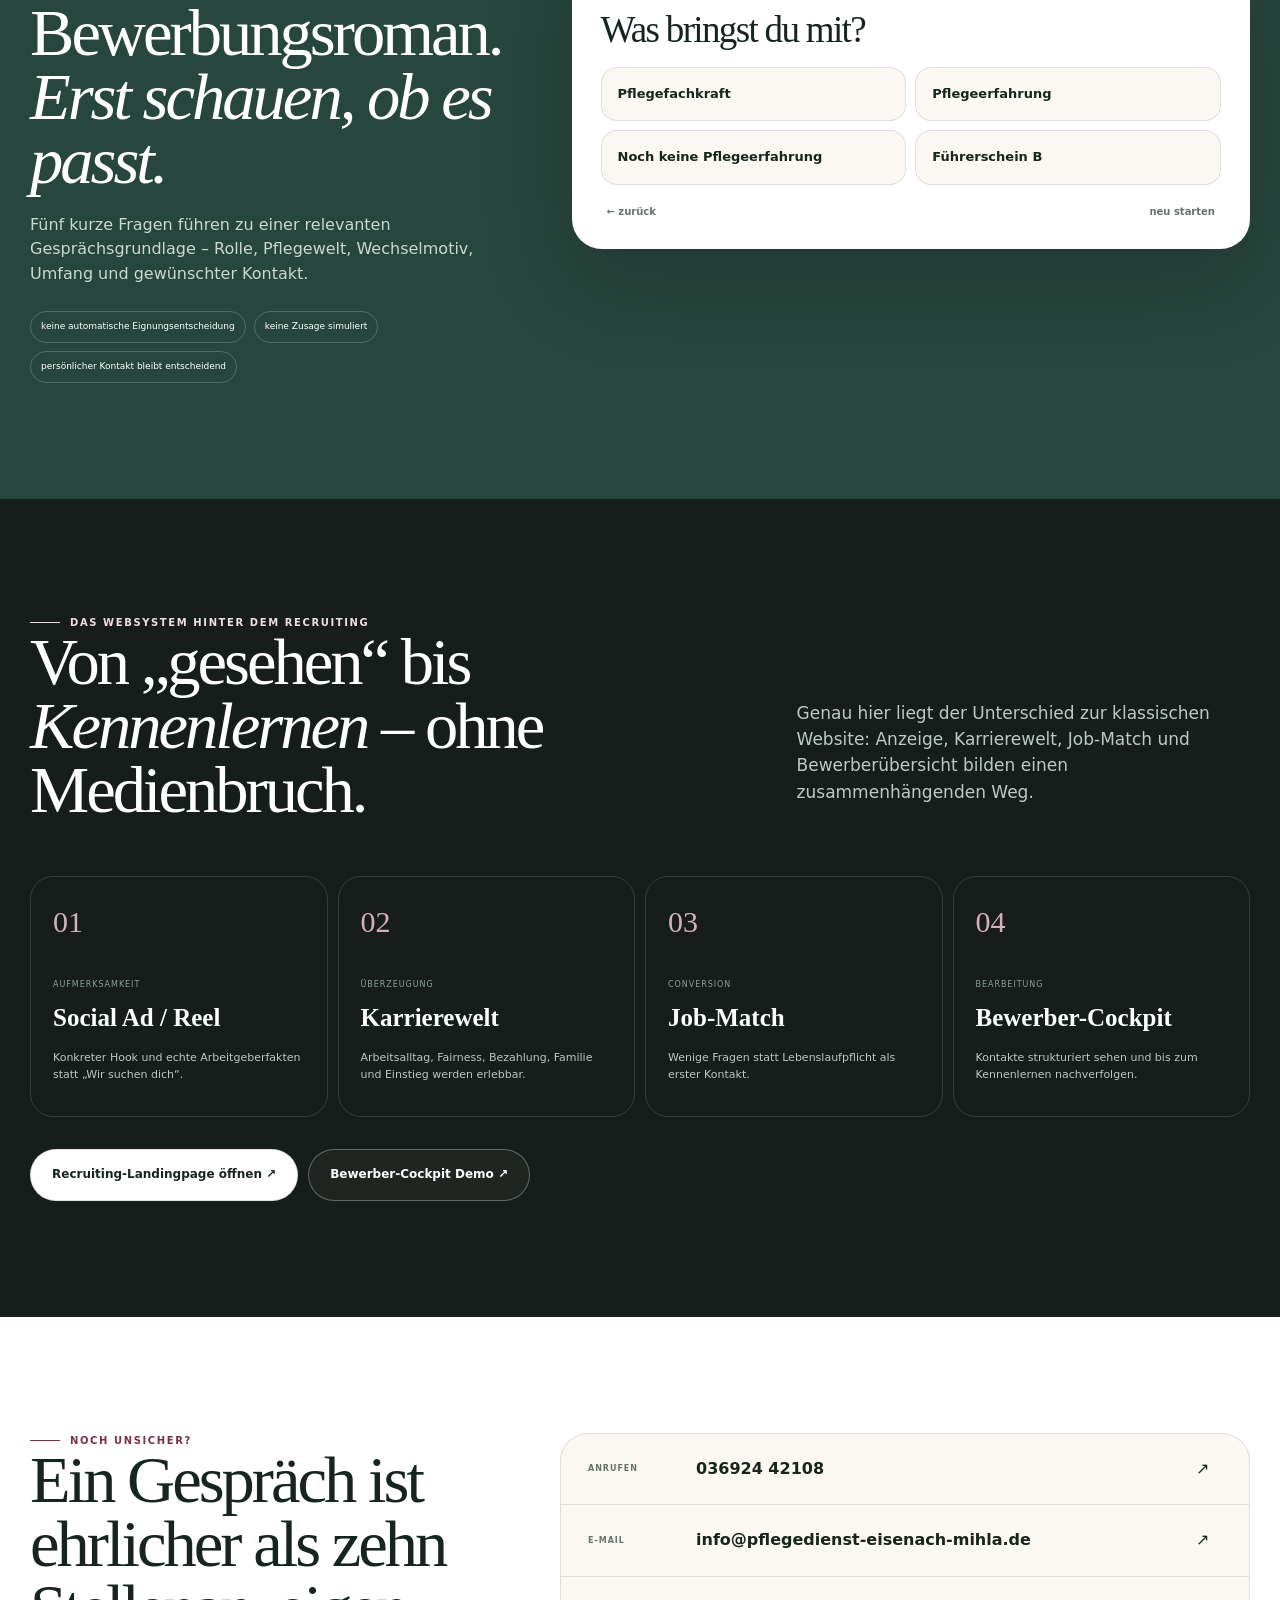
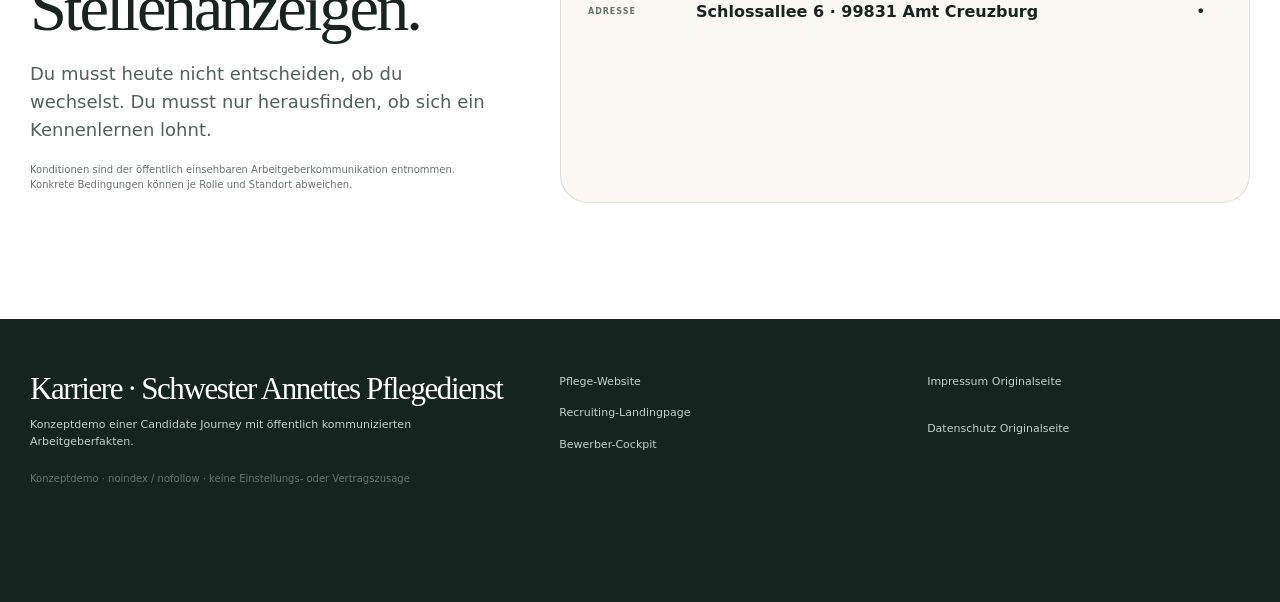
==== commit 6c28197c: "Bring Schwester Annette to Auetal-level dispatch quality" ====
--- a/karriere.html
+++ b/karriere.html
@@ -1,20 +1 @@
-<!doctype html>
-<html lang="de">
-<head>
-<meta charset="utf-8"><meta name="viewport" content="width=device-width,initial-scale=1,viewport-fit=cover"><meta name="robots" content="noindex,nofollow"><meta name="theme-color" content="#4a1f2e">
-<title>Karriere · Schwester Annettes Pflegedienst</title>
-<meta name="description" content="Karriere-Konzept für Schwester Annettes Pflegedienst – Gehalt, Urlaub, faire Dienstplanung, Quereinstieg und Standorte transparent erklärt.">
-<style>
-:root{--ink:#1b2723;--muted:#66716c;--paper:#fbf8f3;--paper2:#f2ebe4;--berry:#7b2f49;--berry2:#a64c69;--berry3:#ead5dc;--forest:#27463d;--sage:#dce7df;--line:rgba(27,39,35,.12);--serif:Georgia,"Times New Roman",serif;--sans:Inter,ui-sans-serif,system-ui,-apple-system,BlinkMacSystemFont,"Segoe UI",sans-serif;--shadow:0 30px 90px rgba(31,36,32,.14)}*{box-sizing:border-box}html{scroll-behavior:smooth}body{margin:0;background:var(--paper);color:var(--ink);font-family:var(--sans);line-height:1.5;overflow-x:hidden}a{color:inherit;text-decoration:none}button{font:inherit;color:inherit}.wrap{width:min(1240px,calc(100% - 48px));margin:auto}.eyebrow{display:flex;align-items:center;gap:10px;text-transform:uppercase;letter-spacing:.17em;font-size:10px;font-weight:900;color:var(--berry)}.eyebrow:before{content:"";width:28px;height:1px;background:currentColor}.eyebrow.light{color:#efd7df}h1,h2,h3{font-family:var(--serif);font-weight:500;letter-spacing:-.045em;margin:0}h1{font-size:clamp(62px,7.4vw,112px);line-height:.88}h2{font-size:clamp(48px,5.5vw,84px);line-height:.94}h3{font-size:32px;line-height:1.03}.italic{font-style:italic}.btn{display:inline-flex;align-items:center;justify-content:center;min-height:52px;padding:0 21px;border-radius:999px;border:1px solid transparent;font-size:12px;font-weight:900;transition:.25s}.btn:hover{transform:translateY(-2px)}.btn-dark{background:var(--ink);color:#fff}.btn-light{background:#fff;color:var(--ink);border-color:var(--line)}.btn-berry{background:var(--berry);color:#fff}.progress{position:fixed;top:0;left:0;height:3px;background:var(--berry2);z-index:100;width:0}header{position:sticky;top:0;z-index:70;background:rgba(251,248,243,.88);backdrop-filter:blur(18px);border-bottom:1px solid var(--line)}.header-in{height:82px;display:flex;align-items:center;justify-content:space-between;gap:22px}.brand{display:flex;align-items:center;gap:12px}.mark{width:44px;height:44px;border-radius:52% 48% 58% 42%;display:grid;place-items:center;background:var(--berry3);color:var(--berry);font-family:var(--serif);font-size:24px;font-weight:700}.brand strong{font-family:var(--serif);font-size:19px;display:block;line-height:1}.brand small{font-size:8px;letter-spacing:.14em;text-transform:uppercase;color:var(--muted);font-weight:900;display:block;margin-top:6px}.nav{display:flex;align-items:center;gap:20px;font-size:12px;font-weight:800}.nav .apply{background:var(--ink);color:#fff;padding:12px 16px;border-radius:999px}.hero{padding:30px 0 72px}.hero-shell{position:relative;min-height:720px;border-radius:0 0 48px 48px;overflow:hidden;background:#7b2f49}.hero-media{position:absolute;inset:0}.hero-media img{width:100%;height:100%;object-fit:cover}.hero-media:after{content:"";position:absolute;inset:0;background:linear-gradient(90deg,rgba(43,12,24,.88),rgba(43,12,24,.61) 48%,rgba(43,12,24,.18) 75%),linear-gradient(180deg,transparent,rgba(0,0,0,.22))}.hero-content{position:relative;z-index:2;min-height:720px;display:flex;align-items:flex-end;color:#fff;padding:68px 0}.hero-copy{max-width:800px}.hero-copy p{font-size:18px;color:#f0e6e9;max-width:670px;margin-top:24px}.hero-actions{display:flex;gap:10px;flex-wrap:wrap;margin-top:30px}.hero-proof{display:grid;grid-template-columns:repeat(4,1fr);gap:10px;margin-top:44px;max-width:850px}.proof{border-top:1px solid rgba(255,255,255,.3);padding-top:14px}.proof strong{font-family:var(--serif);font-size:25px;display:block;font-weight:500}.proof span{font-size:10px;color:#e4d4d9}.section{padding:114px 0}.split{display:grid;grid-template-columns:1fr .72fr;gap:76px;align-items:end;margin-bottom:50px}.split>p{font-size:17px;color:var(--muted)}.truth{background:var(--ink);color:#fff}.truth-grid{display:grid;grid-template-columns:.72fr 1.28fr;gap:72px}.truth-copy{position:sticky;top:135px;align-self:start}.truth-copy p{color:#c7d0cc;margin-top:18px}.truth-list{display:grid}.truth-item{padding:30px 0;border-top:1px solid rgba(255,255,255,.14);display:grid;grid-template-columns:120px 1fr;gap:22px}.truth-item b{font-family:var(--serif);font-weight:500;font-size:28px;color:#dfc2cb}.truth-item h3{font-size:34px;margin-bottom:8px}.truth-item p{color:#bdc9c4}.benefits{display:grid;grid-template-columns:repeat(4,1fr);gap:12px}.benefit{border:1px solid var(--line);background:#fff;border-radius:24px;padding:24px;min-height:190px}.benefit small{font-size:9px;text-transform:uppercase;letter-spacing:.13em;font-weight:900;color:var(--berry)}.benefit strong{display:block;font-family:var(--serif);font-size:34px;font-weight:500;margin:24px 0 8px}.benefit span{font-size:12px;color:var(--muted)}.match{background:var(--paper2)}.match-grid{display:grid;grid-template-columns:.82fr 1.18fr;gap:70px;align-items:start}.match-copy{position:sticky;top:135px}.match-copy p{color:var(--muted);margin-top:18px}.matcher{background:#fff;border:1px solid var(--line);border-radius:30px;padding:28px;box-shadow:var(--shadow)}.matcher-top{display:flex;justify-content:space-between;font-size:9px;text-transform:uppercase;letter-spacing:.13em;font-weight:900;color:var(--muted)}.match-bar{height:4px;background:#edf0ed;border-radius:10px;overflow:hidden;margin:17px 0 27px}.match-bar i{display:block;height:100%;background:var(--berry2);width:33.33%;transition:.25s}.matcher h3{font-size:38px;margin-bottom:18px}.opts{display:grid;grid-template-columns:1fr 1fr;gap:9px}.opt{border:1px solid var(--line);background:var(--paper);padding:17px;border-radius:16px;text-align:left;cursor:pointer}.opt:hover{border-color:var(--berry2)}.opt strong{display:block;font-size:13px}.opt span{display:block;font-size:10px;color:var(--muted);margin-top:4px}.match-result{padding:22px;border-radius:18px;background:var(--berry3)}.match-result strong{font-family:var(--serif);font-size:29px;display:block}.match-result p{margin-top:8px;color:#5e6662}.jobs{display:grid;grid-template-columns:1fr 1fr;gap:16px}.job{border:1px solid var(--line);border-radius:27px;background:#fff;padding:28px;position:relative;min-height:300px}.job small{font-size:9px;text-transform:uppercase;letter-spacing:.13em;color:var(--berry);font-weight:900}.job h3{margin:28px 0 10px}.job p{font-size:13px;color:var(--muted)}.chips{display:flex;gap:7px;flex-wrap:wrap;margin-top:18px}.chips span{font-size:9px;border:1px solid var(--line);border-radius:999px;padding:7px 9px}.job .arrow{position:absolute;right:25px;bottom:22px;font-size:26px}.culture{background:var(--berry);color:#fff}.culture-grid{display:grid;grid-template-columns:1fr 1fr;gap:65px;align-items:center}.culture-media{position:relative;min-height:560px;border-radius:34px;overflow:hidden}.culture-media img{width:100%;height:100%;position:absolute;inset:0;object-fit:cover}.culture-media:after{content:"";position:absolute;inset:0;background:linear-gradient(180deg,transparent 45%,rgba(61,17,32,.48))}.culture-copy p{color:#f0dfe5;margin-top:18px;max-width:600px}.culture-points{display:grid;grid-template-columns:1fr 1fr;gap:10px;margin-top:26px}.culture-point{border:1px solid rgba(255,255,255,.23);padding:15px;border-radius:16px}.culture-point strong{display:block;font-size:13px}.culture-point span{font-size:10px;color:#efd8df}.apply-section{background:#fff}.apply-grid{display:grid;grid-template-columns:.8fr 1.2fr;gap:70px}.apply-card{border:1px solid var(--line);border-radius:28px;background:var(--paper);overflow:hidden}.apply-card a,.apply-card div{display:grid;grid-template-columns:95px 1fr 26px;gap:15px;padding:23px 27px;border-bottom:1px solid var(--line);align-items:center}.apply-card a:last-child,.apply-card div:last-child{border-bottom:0}.apply-card small{font-size:8px;text-transform:uppercase;letter-spacing:.12em;font-weight:900;color:var(--muted)}.apply-card strong{font-size:16px}.apply-note{font-size:11px;color:var(--muted);margin-top:15px}.mobile-action{display:none}footer{background:#14251f;color:#fff;padding:50px 0 100px}.footer-in{display:flex;justify-content:space-between;gap:20px;flex-wrap:wrap;font-size:10px;color:#91a69d}.reveal{opacity:0;transform:translateY(24px);transition:.7s}.reveal.visible{opacity:1;transform:none}@media(max-width:980px){.nav{display:none}.hero-shell,.hero-content{min-height:690px}.hero-proof{grid-template-columns:1fr 1fr}.split,.truth-grid,.match-grid,.culture-grid,.apply-grid{grid-template-columns:1fr}.truth-copy,.match-copy{position:static}.benefits{grid-template-columns:1fr 1fr}.culture-media{min-height:440px}}@media(max-width:650px){.wrap{width:min(100% - 28px,1240px)}.header-in{height:72px}.brand strong{font-size:16px}.hero{padding-top:14px}.hero-shell,.hero-content{min-height:700px;border-radius:0 0 30px 30px}.hero-content{padding:48px 0}.hero h1{font-size:56px}.hero-copy p{font-size:16px}.hero-proof{grid-template-columns:1fr 1fr}.section{padding:78px 0}h2{font-size:50px}.split{gap:18px;margin-bottom:34px}.truth-item{grid-template-columns:62px 1fr}.truth-item h3{font-size:29px}.benefits{grid-template-columns:1fr}.opts{grid-template-columns:1fr}.matcher{padding:22px}.jobs{grid-template-columns:1fr}.culture-media{min-height:380px}.culture-points{grid-template-columns:1fr}.apply-card a,.apply-card div{grid-template-columns:75px 1fr 18px;padding:20px 18px}.apply-card strong{font-size:14px;overflow-wrap:anywhere}.mobile-action{display:grid;grid-template-columns:1fr 1fr;position:fixed;left:10px;right:10px;bottom:10px;z-index:80;background:rgba(251,248,243,.95);backdrop-filter:blur(14px);padding:8px;border:1px solid var(--line);border-radius:18px;box-shadow:var(--shadow)}.mobile-action a{text-align:center;padding:13px 8px;border-radius:12px;font-size:11px;font-weight:900}.mobile-action a:first-child{background:var(--ink);color:#fff}.mobile-action a:last-child{background:var(--berry3);color:var(--berry)}}@media(prefers-reduced-motion:reduce){html{scroll-behavior:auto}.reveal{opacity:1;transform:none;transition:none}.btn{transition:none}}
-</style></head>
-<body><div class="progress" id="progress"></div><header><div class="wrap header-in"><a class="brand" href="index.html"><span class="mark">A</span><span><strong>Schwester Annettes Pflegedienst</strong><small>Karriere · seit 1993</small></span></a><nav class="nav"><a href="#ehrlich">Arbeitsalltag</a><a href="#benefits">Was du bekommst</a><a href="#jobmatch">Job-Match</a><a href="#jobs">Offene Wege</a><a class="apply" href="#bewerben">Kontakt aufnehmen</a></nav></div></header>
-<main>
-<section class="hero"><div class="wrap"><div class="hero-shell"><div class="hero-media"><img src="https://pflegedienst-eisenach-mihla.de/wp-content/uploads/2024/11/team-pflegedienst.jpg" alt="Team von Schwester Annettes Pflegedienst"></div><div class="wrap hero-content"><div class="hero-copy reveal"><div class="eyebrow light">Arbeiten bei Schwester Annette</div><h1>Pflege ist anspruchsvoll.<br><span class="italic">Dein Arbeitgeber darf es leichter machen.</span></h1><p>Kein Hochglanzversprechen: Pflege heißt Schichten, Wochenenden und Verantwortung. Dafür sollte klar sein, was du zurückbekommst – faire Planung, direkte Ansprechpartner, transparente Bezahlung und ein Team, das dich nicht allein lässt.</p><div class="hero-actions"><a class="btn btn-light" href="#jobmatch">Welcher Job passt zu mir? ↗</a><a class="btn btn-berry" href="mailto:info@pflegedienst-eisenach-mihla.de?subject=Bewerbung%20bei%20Schwester%20Annette">Unkompliziert bewerben</a></div><div class="hero-proof"><div class="proof"><strong>ab 24,20 €/h</strong><span>Pflegefachkraft</span></div><div class="proof"><strong>ab 17,60 €/h</strong><span>Pflegekraft ohne Vorkenntnisse</span></div><div class="proof"><strong>29 Tage</strong><span>Urlaub</span></div><div class="proof"><strong>mehrere Standorte</strong><span>Mihla · Madelungen · Ershausen</span></div></div></div></div></div></div></section>
-<section class="section truth" id="ehrlich"><div class="wrap truth-grid"><div class="truth-copy reveal"><div class="eyebrow light">Ehrlich statt Recruiting-Floskeln</div><h2>Was Arbeit in der Pflege wirklich bedeutet.</h2><p>Die bestehende Jobseite spricht ungewöhnlich klar. Genau das wird hier zur Arbeitgeberstory: nicht alles schönreden, sondern zeigen, wie fair mit den Anforderungen umgegangen wird.</p></div><div class="truth-list"><article class="truth-item reveal"><b>01</b><div><h3>Schichtarbeit? Ja.</h3><p>Die Dienstarten richten sich nach dem Einsatzort. Wichtig ist nicht, Schichtarbeit zu verstecken – sondern sie fair zu verteilen und planbar zu machen.</p></div></article><article class="truth-item reveal"><b>02</b><div><h3>Wochenenden & Feiertage? Gehören dazu.</h3><p>Die Jobseite sagt es offen: Dafür hast du frei, wenn andere arbeiten. Diese Ehrlichkeit wirkt glaubwürdiger als jede „Work-Life-Balance“-Phrase.</p></div></article><article class="truth-item reveal"><b>03</b><div><h3>Privates Leben? Wird mitgedacht.</h3><p>Schwester Annette nennt die Berücksichtigung privater Belange, offene Kommunikation und direkte Ansprechpartner ausdrücklich als Teil guter Strukturen.</p></div></article><article class="truth-item reveal"><b>04</b><div><h3>Pflege gelernt? Oder willst du es lernen?</h3><p>Auch Quereinsteiger ohne Pflege-Vorkenntnisse werden angesprochen. Das erweitert den Bewerberpool, ohne Fachkräfte aus dem Fokus zu verlieren.</p></div></article></div></div></section>
-<section class="section" id="benefits"><div class="wrap"><div class="split reveal"><div><div class="eyebrow">Konkreter statt „familiäres Team“</div><h2>Was du schwarz auf weiß bekommst.</h2></div><p>Konkrete Konditionen sind stärker als austauschbare Arbeitgeberversprechen. Deshalb stehen sie prominent und verständlich auf der Seite.</p></div><div class="benefits"><div class="benefit reveal"><small>Pflegefachkraft</small><strong>ab 24,20 €/h</strong><span>laut aktueller Jobseite</span></div><div class="benefit reveal"><small>Pflegekraft mit Vorkenntnissen</small><strong>ab 18,63 €/h</strong><span>laut aktueller Jobseite</span></div><div class="benefit reveal"><small>Quereinstieg</small><strong>ab 17,60 €/h</strong><span>Pflegekraft ohne Vorkenntnisse</span></div><div class="benefit reveal"><small>Erholung</small><strong>29 Tage</strong><span>Urlaub</span></div></div></div></section>
-<section class="section match" id="jobmatch"><div class="wrap match-grid"><div class="match-copy reveal"><div class="eyebrow">Job-Match</div><h2>Welcher Weg passt zu deinem Alltag?</h2><p>Keine Bewerbung mit Roman. Erst Rolle, Erfahrung und gewünschtes Umfeld einordnen – dann den passenden Einstieg anzeigen.</p></div><div class="matcher reveal"><div class="matcher-top"><span>Schwester Annette · Job-Match</span><strong id="mcount">01 / 03</strong></div><div class="match-bar"><i id="mbar"></i></div><div id="mstage"></div></div></div></section>
-<section class="section" id="jobs"><div class="wrap"><div class="split reveal"><div><div class="eyebrow">Aktuelle Einstiegspunkte</div><h2>Mehrere Rollen.<br><span class="italic">Mehrere Wege.</span></h2></div><p>Die öffentlich kommunizierten Stellen reichen von Pflege ohne Vorkenntnisse bis Fachkraft, Fahrer für die Tagespflege und Leitungsaufgaben.</p></div><div class="jobs"><a class="job reveal" href="mailto:info@pflegedienst-eisenach-mihla.de?subject=Bewerbung%20Pflegefachkraft"><small>Madelungen · Mihla · Ershausen</small><h3>Pflegefachkraft (m/w/d)</h3><p>Für Menschen mit Examen, die Verantwortung übernehmen und trotzdem direkte Ansprechpartner und transparente Strukturen wollen.</p><div class="chips"><span>ab 24,20 €/h</span><span>29 Tage Urlaub</span><span>AVR-bpa-orientiert</span></div><span class="arrow">↗</span></a><a class="job reveal" href="mailto:info@pflegedienst-eisenach-mihla.de?subject=Bewerbung%20Pflegekraft"><small>Quereinstieg möglich</small><h3>Pflegekraft (m/w/d)</h3><p>Mit oder ohne Vorkenntnisse. Die Jobseite spricht ausdrücklich Menschen an, die pflegen können oder es lernen wollen.</p><div class="chips"><span>ab 17,60 €/h</span><span>mit Erfahrung ab 18,63 €/h</span></div><span class="arrow">↗</span></a><a class="job reveal" href="mailto:info@pflegedienst-eisenach-mihla.de?subject=Bewerbung%20Fahrer%20Tagespflege"><small>Madelungen · Tagespflege</small><h3>Fahrer (m/w/d)</h3><p>Abholen und Nachhausebringen von Pflegebedürftigen. Führerschein Klasse B erforderlich, keine Berufserfahrung nötig.</p><div class="chips"><span>max. 30h/Woche</span><span>kein Beförderungsschein nötig</span></div><span class="arrow">↗</span></a><a class="job reveal" href="mailto:info@pflegedienst-eisenach-mihla.de?subject=Bewerbung%20Standortleitung"><small>Mihla / Eisenach</small><h3>Standortleitung ambulanter Bereich</h3><p>Fachliche Anleitung, Tourenplanung, Pflegevisiten und Dienstplangestaltung – für erfahrene Pflegefachkräfte mit Leitungsambition.</p><div class="chips"><span>30–40h/Woche</span><span>Tagschichtsystem</span><span>80% administrativ</span></div><span class="arrow">↗</span></a></div></div></section>
-<section class="section culture"><div class="wrap culture-grid"><div class="culture-media reveal"><img src="https://pflegedienst-eisenach-mihla.de/wp-content/uploads/2021/11/schwester_annettes_pflegedienst-mihla.png" alt="Schwester Annettes Pflegedienst in Mihla"></div><div class="culture-copy reveal"><div class="eyebrow light">Arbeiten in unterschiedlichen Pflegewelten</div><h2>Nicht jeder Arbeitstag muss gleich aussehen.</h2><p>Ambulanter Dienst, Tagespflege und Wohngemeinschaften bieten unterschiedliche Arbeitsumfelder. Das macht die Arbeitgebermarke interessanter als eine einzelne Stellenanzeige.</p><div class="culture-points"><div class="culture-point"><strong>Ambulant</strong><span>Nah am Alltag der Menschen zuhause.</span></div><div class="culture-point"><strong>Tagespflege</strong><span>Gemeinschaft, Betreuung und Tagesstruktur.</span></div><div class="culture-point"><strong>Wohngemeinschaften</strong><span>Kleine Einheiten und persönlicher Alltag.</span></div><div class="culture-point"><strong>Leitung</strong><span>Organisation, Teamführung und Verantwortung.</span></div></div></div></div></section>
-<section class="section apply-section" id="bewerben"><div class="wrap apply-grid"><div class="reveal"><div class="eyebrow">Kein Bewerbungsroman nötig</div><h2>Ein kurzer Kontakt reicht für den Anfang.</h2><p style="color:var(--muted);margin-top:18px">Name, gewünschte Tätigkeit, ein paar Eckdaten – danach kann man persönlich klären, ob es für beide Seiten passt.</p><p class="apply-note">Konzeptdemo. Die tatsächliche Bewerbung läuft über die offiziellen Kontaktdaten von Schwester Annettes Pflegedienst.</p></div><div class="apply-card reveal"><a href="mailto:info@pflegedienst-eisenach-mihla.de?subject=Bewerbung%20bei%20Schwester%20Annette"><small>E-Mail</small><strong>info@pflegedienst-eisenach-mihla.de</strong><span>↗</span></a><a href="tel:+493692442108"><small>Telefon</small><strong>036924 42108</strong><span>↗</span></a><div><small>Adresse</small><strong>Schlossallee 6 · 99831 Amt Creuzburg</strong><span>•</span></div></div></div></section>
-</main><footer><div class="wrap footer-in"><span>Karriere-Konzeptdemo · noindex / nofollow</span><span><a href="index.html">← Zur Hauptseite</a></span></div></footer><div class="mobile-action"><a href="mailto:info@pflegedienst-eisenach-mihla.de?subject=Bewerbung%20bei%20Schwester%20Annette">Bewerben</a><a href="index.html">Pflege-Seite</a></div>
-<script>window.addEventListener('scroll',()=>{const max=document.documentElement.scrollHeight-innerHeight;document.getElementById('progress').style.width=(max>0?scrollY/max*100:0)+'%'});const io=new IntersectionObserver(es=>es.forEach(e=>{if(e.isIntersecting)e.target.classList.add('visible')}),{threshold:.12});document.querySelectorAll('.reveal').forEach(e=>io.observe(e));const qs=[{q:'Was bringst du mit?',o:[['Examen','Ich bin Pflegefachkraft.'],['Pflegeerfahrung','Ich habe Erfahrung, aber kein Examen.'],['Quereinstieg','Ich komme neu in die Pflege.'],['Organisation','Ich suche eher Leitung / Koordination.']]},{q:'Welche Arbeitswelt interessiert dich?',o:[['Ambulant','Unterwegs und nah am Zuhause.'],['Tagespflege','Gemeinschaft und Tagesstruktur.'],['WG','Kleine Einheiten und persönlicher Alltag.'],['Flexibel','Ich bin offen.']]},{q:'Was ist dir besonders wichtig?',o:[['Planbarkeit','Faire Dienstplanung und klare Absprachen.'],['Gehalt','Transparente Bezahlung.'],['Einstieg','Ein unkomplizierter Start.'],['Verantwortung','Mehr Organisation und Führung.']]}];let st={step:0,a:[]};function render(){const s=document.getElementById('mstage'),i=Math.min(st.step,2);document.getElementById('mcount').textContent=String(i+1).padStart(2,'0')+' / 03';document.getElementById('mbar').style.width=((i+1)/3*100)+'%';if(st.step<3){const q=qs[st.step];s.innerHTML='<h3>'+q.q+'</h3><div class="opts">'+q.o.map((x,j)=>'<button class="opt" data-i="'+j+'"><strong>'+x[0]+'</strong><span>'+x[1]+'</span></button>').join('')+'</div>';s.querySelectorAll('.opt').forEach(b=>b.onclick=()=>{st.a[st.step]=q.o[+b.dataset.i][0];st.step++;render()})}else{let t='Pflegekraft / flexibler Einstieg',p='Ein kurzes Kennenlernen ist der sinnvollste nächste Schritt.';if(st.a.includes('Examen')){t='Pflegefachkraft';p='Die aktuelle Jobseite nennt dafür eine Vergütung ab 24,20 € pro Stunde.'}else if(st.a.includes('Quereinstieg')){t='Pflegekraft im Quereinstieg';p='Ohne Pflege-Vorkenntnisse wird aktuell ein Einstieg ab 17,60 € pro Stunde kommuniziert.'}else if(st.a.includes('Organisation')||st.a.includes('Verantwortung')){t='Standortleitung / koordinierende Rolle';p='Die veröffentlichte Leitungsstelle verbindet Fachlichkeit, Organisation und Dienstplangestaltung.'}s.innerHTML='<div class="match-result"><strong>'+t+'</strong><p>'+p+'</p><div style="margin-top:16px"><a class="btn btn-dark" href="mailto:info@pflegedienst-eisenach-mihla.de?subject=Bewerbung%20bei%20Schwester%20Annette">Kontakt aufnehmen</a></div></div>'}}render();</script></body></html>+<!doctype html><html lang="de"><head><meta charset="utf-8"><meta name="viewport" content="width=device-width,initial-scale=1,viewport-fit=cover"><meta name="theme-color" content="#4a1f2e"><meta name="robots" content="noindex,nofollow"><title>Karriere · Schwester Annettes Pflegedienst</title><meta name="description" content="Karriere bei Schwester Annettes Pflegedienst: transparente Konditionen, faire Dienstplanung, Quereinstieg und ein einfacher erster Kontakt."><meta property="og:title" content="Karriere · Schwester Annettes Pflegedienst"><meta property="og:description" content="Nicht noch eine Stellenanzeige: Arbeitgeber kennenlernen, Wunschjob zusammenstellen und in 60 Sekunden prüfen, ob ein Gespräch passen könnte."><link rel="stylesheet" href="assets/site.css"></head><body><a class="skip" href="#main">Zum Inhalt springen</a><div class="progress" id="progress"></div><header><div class="wrap header-in"><a class="brand" href="index.html"><span class="brand-mark">A</span><span class="brand-copy"><strong>Schwester Annettes Pflegedienst</strong><small>Karriere · seit 1993</small></span></a><nav class="desktop-nav" aria-label="Karriere Navigation"><a href="#wechselgrund">Warum wechseln?</a><a href="#alltag">Arbeitsalltag</a><a href="#benefits">Arbeitgeberfakten</a><a href="#wunschjob">Wunschjob</a><a href="#jobs">Jobs</a><a class="nav-cta" href="#jobmatch">60-Sek.-Match</a></nav><button class="menu-btn" id="menuBtn" type="button" aria-label="Menü öffnen" aria-expanded="false" aria-controls="mobileMenu">☰</button></div><nav class="mobile-menu" id="mobileMenu"><a href="#wechselgrund">Warum wechseln?</a><a href="#alltag">Arbeitsalltag</a><a href="#benefits">Arbeitgeberfakten</a><a href="#wunschjob">Wunschjob</a><a href="#jobs">Jobs</a><a href="#jobmatch">60-Sek.-Match</a></nav></header><main id="main"><section class="career-hero"><div class="wrap"><div class="career-hero-panel"><span class="orb one"></span><span class="orb two"></span><div class="wrap career-hero-grid"><div class="hero-copy reveal"><div class="signal"><i></i> mehrere Pflegewege öffentlich ausgeschrieben</div><div class="eyebrow light">Arbeiten bei Schwester Annette</div><h1>Pflege ist anspruchsvoll.<br><span class="italic">Dein Arbeitgeber darf es leichter machen.</span></h1><p>Kein Hochglanzversprechen: Pflege bedeutet Verantwortung, Schichten und auch Wochenenden. Entscheidend ist, wie ein Arbeitgeber damit umgeht – mit fairer Planung, direkter Kommunikation, konkreter Bezahlung und Unterstützung im Alltag.</p><div class="hero-actions"><a class="btn btn-light" href="#jobmatch">Job-Match starten ↓</a><a class="btn btn-ghost" href="#wechselgrund">Erst Arbeitgeber kennenlernen</a></div><div class="hero-proof"><div><strong>ab 24,20 €/h</strong><span>Pflegefachkraft</span></div><div><strong>ab 17,60 €/h</strong><span>Pflegekraft ohne Vorkenntnisse</span></div><div><strong>29 Tage</strong><span>Urlaub</span></div></div></div><div class="hero-visual reveal"><div class="photo-safe career-hero-photo"><img src="https://pflegedienst-eisenach-mihla.de/wp-content/uploads/2024/11/team-pflegedienst.jpg" alt="Team von Schwester Annettes Pflegedienst" fetchpriority="high"></div><aside class="hero-note"><small>Aktuelle Arbeitgeberkommunikation</small><strong>Faire Dienstpläne. Direkte Ansprechpartner. Quereinstieg.</strong><span>Die Karrierewelt zeigt nur Punkte, die öffentlich kommuniziert werden – und trennt Fakten bewusst von Versprechen.</span></aside></div></div></div></div></section><section class="manifesto"><div class="wrap"><div class="manifesto-label">Nicht noch eine Stellenanzeige. Ein Gefühl dafür, wie Arbeit hier organisiert wird.</div><div class="manifesto-line">Fair planen.</div><div class="manifesto-line">Ehrlich reden.</div><div class="manifesto-line">Gut einarbeiten.</div><div class="manifesto-line">Erst kennenlernen.</div></div></section><section class="section switch-lab" id="wechselgrund"><div class="wrap switch-grid"><div class="reveal"><div class="eyebrow">Dein Wechselgrund zählt zuerst</div><h2>Was müsste bei deinem nächsten Arbeitgeber <span class="italic">wirklich besser</span> sein?</h2><p class="lead">Niemand wechselt wegen sechs Benefit-Icons. Deshalb beginnt die Candidate Journey mit dem Alltag – und zeigt danach nur die Fakten, die dazu passen.</p><div class="switch-pills" role="group" aria-label="Wichtigster Wechselgrund"><button class="switch-pill active" type="button" data-switch="familie">Familie & Alltag</button><button class="switch-pill" type="button" data-switch="gehalt">Gehalt</button><button class="switch-pill" type="button" data-switch="einstieg">Einstieg</button><button class="switch-pill" type="button" data-switch="sicherheit">Fairness</button></div></div><div class="switch-stage reveal" id="switchStage"><div class="switch-stage-media"><img id="switchImage" src="https://pflegedienst-eisenach-mihla.de/wp-content/uploads/2024/11/team-pflegedienst.jpg" alt="Team Schwester Annettes Pflegedienst"></div><div class="switch-stage-copy"><small id="switchKicker">FAMILIE & ALLTAG</small><h3 id="switchTitle">Wenn Privatleben und Dienstplan nicht gegeneinander arbeiten müssen.</h3><p id="switchText">Schwester Annette wirbt öffentlich mit fairen Dienstplänen, regelmäßiger Freizeit und der Übernahme des Kindergartenbeitrags.</p><div class="switch-proof" id="switchProof">Öffentlich kommunizierte Arbeitgeberfakten</div></div></div></div></section><section class="section story-scroll" id="alltag"><div class="wrap story-grid"><div class="story-visual reveal"><img id="storyImage" src="https://pflegedienst-eisenach-mihla.de/wp-content/uploads/2024/11/team-pflegedienst.jpg" alt="Team von Schwester Annettes Pflegedienst"><div class="story-caption" id="storyCaption"><strong>Pflege ist Teamarbeit.</strong><span>Team & Einarbeitung</span></div></div><div class="story-copy"><div class="eyebrow light">Arbeitsalltag als Geschichte statt Bulletpoints</div><h2>Ein Pflegejob muss zu deinem <span class="italic">Leben</span> passen.</h2><p>Beim Scrollen verändert sich nicht nur Text. Die Karrierewelt führt durch genau die Fragen, die für einen Wechsel wirklich relevant sind.</p><article class="story-step active" data-image="https://pflegedienst-eisenach-mihla.de/wp-content/uploads/2024/11/team-pflegedienst.jpg" data-alt="Team von Schwester Annettes Pflegedienst" data-caption="Pflege ist Teamarbeit." data-kicker="01 · Team & Einarbeitung"><small>01 · Team</small><h3>Nicht allein anfangen müssen.</h3><p>In regionalen Recruiting-Anzeigen wird eine „super Einarbeitung“ ausdrücklich beworben; die eigene Jobseite nennt direkte Ansprechpartner, die im Arbeitsalltag helfen.</p></article><article class="story-step" data-image="https://pflegedienst-eisenach-mihla.de/wp-content/uploads/2021/11/kuechenarbeit-pflegedienst-eisenach-mihla.jpeg" data-alt="Pflegealltag bei Schwester Annettes Pflegedienst" data-caption="Mehrere Pflegewelten statt nur eine Station." data-kicker="02 · Abwechslung"><small>02 · Arbeitswelt</small><h3>Ambulant, Wohngemeinschaft oder Tagespflege.</h3><p>Mihla, Madelungen und Ershausen stehen für unterschiedliche Arbeitsumfelder. Kandidaten können sich deshalb zuerst fragen, welche Pflegewelt zu ihnen passt.</p></article><article class="story-step" data-image="https://pflegedienst-eisenach-mihla.de/wp-content/uploads/2021/11/pflegepersonal-gesucht-pflegedienst-eisenach-mihla.jpg" data-alt="Stellenmotiv von Schwester Annettes Pflegedienst" data-caption="Schichtarbeit ehrlich benennen." data-kicker="03 · Fairness"><small>03 · Fairness</small><h3>Schichten nicht verstecken.</h3><p>Wochenend-, Feiertags- und Schichtarbeit werden auf der Jobseite ausdrücklich benannt. Gleichzeitig verspricht die Kommunikation faire Verteilung, Zulagen und regelmäßige Lohnsteigerungen.</p></article><article class="story-step" data-image="https://pflegedienst-eisenach-mihla.de/wp-content/uploads/2024/11/team-pflegedienst.jpg" data-alt="Team von Schwester Annettes Pflegedienst" data-caption="Erst reden. Dann entscheiden." data-kicker="04 · Kennenlernen"><small>04 · Kontakt</small><h3>Kein Bewerbungsroman als erste Hürde.</h3><p>Rolle, Standort und das wichtigste Wechselmotiv reichen für einen relevanten ersten Kontakt. Lebenslauf und formale Unterlagen müssen nicht die erste Begegnung sein.</p></article></div></div></section><section class="section benefits-experience" id="benefits"><div class="wrap"><div class="split-head reveal"><div><div class="eyebrow">Arbeitgeberfakten, die im Leben ankommen</div><h2>Nicht sechs Icons.<br><span class="italic">Sechs konkrete Gründe.</span></h2></div><p>Wo möglich, arbeitet die Karrierewelt mit Zahlen und öffentlich belegten Aussagen. Wo etwas von Stelle oder Standort abhängt, wird es bewusst nicht pauschal versprochen.</p></div><div class="life-benefits"><article class="life-benefit featured reveal"><small>Konkrete Vergütung</small><h3>Ein Benefit ist stärker, wenn er eine Zahl hat.</h3><p>Aktuell öffentlich kommunizierte Stundenlöhne für Pflegepersonal.</p><div class="number-row"><span><b>24,20 €</b><em>Pflegefachkraft ab</em></span><span><b>18,63 €</b><em>mit Vorkenntnissen ab</em></span><span><b>17,60 €</b><em>ohne Vorkenntnisse ab</em></span></div></article><article class="life-benefit reveal"><small>Freizeit & Planung</small><h3>Pflege hat Schichten. Planung darf trotzdem fair sein.</h3><p>Faire Dienstpläne und regelmäßige Freizeit werden in der eigenen regionalen Recruiting-Kommunikation ausdrücklich genannt.</p><div class="number-row"><span><b>29</b><em>Urlaubstage</em></span></div></article><article class="life-benefit reveal"><small>Familie</small><h3>Kindergartenbeitrag statt „familienfreundlich“ als leeres Wort.</h3><p>In öffentlichen Recruiting-Anzeigen sagt Schwester Annettes Pflegedienst, dass der Kindergartenbeitrag übernommen wird.</p></article><article class="life-benefit reveal"><small>Sicherheit</small><h3>Regelmäßige Lohnsteigerungen und Schichtzulagen.</h3><p>Die aktuelle Jobkommunikation nennt garantierte regelmäßige Lohnsteigerungen, Schichtzulagen sowie gestellte Dienstkleidung.</p></article><article class="life-benefit reveal"><small>Quereinstieg</small><h3>Pflege noch nicht gelernt? Gespräch trotzdem möglich.</h3><p>Pflegekräfte ohne Vorkenntnisse und Quereinsteiger werden ausdrücklich angesprochen. Das senkt die Hürde für Menschen, die in die Pflege wechseln möchten.</p></article><article class="life-benefit reveal"><small>Arbeitsumfeld</small><h3>Überschaubare Wohngemeinschaften.</h3><p>In Ershausen werden zwei Wohngemeinschaften mit jeweils 12 Plätzen öffentlich beschrieben. In Madelungen gibt es „Am Park“ mit 10 und „An der Madel“ mit 11 Einzelzimmern.</p></article></div></div></section><section class="section truth-section"><div class="wrap"><div class="split-head reveal"><div><div class="eyebrow">Vertrauen schlägt Recruiting-Floskeln</div><h2>Was wir zeigen können.<br><span class="italic">Und was wir nicht behaupten.</span></h2></div><p>Starke Arbeitgeberkommunikation muss nicht so tun, als wäre Pflege leicht. Sie wird glaubwürdig, wenn Fakten und Grenzen sichtbar bleiben.</p></div><div class="truth-columns"><article class="truth-box reveal"><small>BELEGBAR KOMMUNIZIERT</small><h3>Das kann die Karrierewelt konkret zeigen.</h3><ul><li>aktuelle Stundenlöhne und 29 Urlaubstage</li><li>faire Dienstpläne und regelmäßige Freizeit</li><li>Schichtzulagen und regelmäßige Lohnsteigerungen</li><li>Kindergartenbeitrag in öffentlichen Recruiting-Anzeigen</li><li>Quereinstieg und Einarbeitung</li><li>mehrere Standorte und Pflegewelten</li></ul></article><article class="truth-box dark reveal"><small>KEINE LEEREN VERSPRECHEN</small><h3>Das behaupten wir bewusst nicht.</h3><ul><li>„Bei uns ist Pflege nie stressig.“</li><li>„Jeder Wunschdienst ist immer möglich.“</li><li>„Jeder Bewerber wird eingestellt.“</li><li>„Jede Kondition gilt für jede Rolle identisch.“</li></ul><p>Was für die konkrete Stelle gilt, wird im persönlichen Kennenlernen geklärt.</p></article></div></div></section><section class="section builder" id="wunschjob"><div class="wrap builder-grid"><div class="builder-copy reveal"><div class="eyebrow light">Wunsch-Arbeitsplatz statt Standardformular</div><h2>Was müsste dein nächster Job <span class="italic">für dein Leben</span> können?</h2><p>Vier einfache Entscheidungen werden zu einer Gesprächsgrundlage. Kein automatisches Jobversprechen – sondern ein besserer Start in den persönlichen Kontakt.</p><div class="trust-pills"><span>kein Lebenslauf als erster Schritt</span><span>keine automatische Zusage</span><span>Wünsche statt Hürden</span></div></div><div class="builder-panel reveal" id="builderPanel"><div class="builder-head"><span>DEIN WUNSCHPROFIL</span><strong id="builderProgress">1 / 4</strong></div><div id="builderBody"></div></div></div></section><section class="section" id="jobs"><div class="wrap"><div class="split-head reveal"><div><div class="eyebrow">Aktuell öffentlich gesuchte Wege</div><h2>Wo möchtest du<br><span class="italic">etwas bewegen?</span></h2></div><p>Die Website behandelt Rollen nicht als tote Stellenliste. Jede Position führt in denselben einfachen Job-Match und danach in den persönlichen Kontakt.</p></div><div class="jobs"><article class="job reveal"><small>Pflege</small><h3>Pflegefachkraft</h3><p>Unter anderem für die Wohngemeinschaften in Ershausen wird aktuell eine Pflegefachkraft gesucht. Die Bundesagentur führt die Stelle unbefristet und in Teilzeit.</p><div class="chips"><span>Ershausen</span><span>Pflege & Betreuung</span><span>Dokumentation</span></div><a class="btn btn-light" href="#jobmatch">Job-Match ↓</a></article><article class="job reveal"><small>Pflege</small><h3>Pflegekraft / Quereinstieg</h3><p>Die eigene Jobseite spricht sowohl Menschen mit Pflegeerfahrung als auch Menschen ohne Vorkenntnisse an und nennt dafür konkrete Einstiegslöhne.</p><div class="chips"><span>Mihla</span><span>Madelungen</span><span>Ershausen</span></div><a class="btn btn-light" href="#jobmatch">Job-Match ↓</a></article><article class="job reveal"><small>Tagespflege</small><h3>Fahrer (m/w/d)</h3><p>Für die Tagespflege Madelungen wird öffentlich ein Fahrer zum Abholen und Nachhausebringen von Pflegebedürftigen gesucht.</p><div class="chips"><span>bis 30 h/Woche</span><span>Führerschein B</span><span>keine Berufserfahrung nötig</span></div><a class="btn btn-light" href="#jobmatch">Interesse prüfen ↓</a></article><article class="job reveal"><small>Leitung</small><h3>Standortleitung ambulanter Bereich</h3><p>Auf der Unternehmensseite wird eine Leitungsrolle für Mihla/Eisenach mit 30–40 Stunden, Tagschichtsystem und überwiegend administrativen Aufgaben beschrieben.</p><div class="chips"><span>30–40 h/Woche</span><span>Leitung</span><span>ambulant</span></div><a class="btn btn-light" href="#jobmatch">Kontakt starten ↓</a></article></div></div></section><section class="section compass" id="jobmatch"><div class="wrap two-col"><div class="sticky-copy reveal"><div class="eyebrow light">60-Sekunden-Job-Match</div><h2>Kein Bewerbungsroman.<br><span class="italic">Erst schauen, ob es passt.</span></h2><p>Fünf kurze Fragen führen zu einer relevanten Gesprächsgrundlage – Rolle, Pflegewelt, Wechselmotiv, Umfang und gewünschter Kontakt.</p><div class="trust-pills"><span>keine automatische Eignungsentscheidung</span><span>keine Zusage simuliert</span><span>persönlicher Kontakt bleibt entscheidend</span></div></div><div class="flow-card reveal"><div class="flow-top"><span>SCHWESTER ANNETTE · JOB-MATCH</span><strong id="jobCount">01 / 05</strong></div><div class="flow-bar"><i id="jobBar"></i></div><div id="jobStage"></div><div class="flow-nav"><button id="jobBack" type="button">← zurück</button><button id="jobRestart" type="button">neu starten</button></div></div></div></section><section class="section system"><div class="wrap"><div class="split-head reveal"><div><div class="eyebrow light">Das Websystem hinter dem Recruiting</div><h2>Von „gesehen“ bis <span class="italic">Kennenlernen</span> – ohne Medienbruch.</h2></div><p style="color:#bdcac4">Genau hier liegt der Unterschied zur klassischen Website: Anzeige, Karrierewelt, Job-Match und Bewerberübersicht bilden einen zusammenhängenden Weg.</p></div><div class="system-flow"><article class="system-node reveal"><span>01</span><small>Aufmerksamkeit</small><strong>Social Ad / Reel</strong><p>Konkreter Hook und echte Arbeitgeberfakten statt „Wir suchen dich“.</p></article><article class="system-node reveal"><span>02</span><small>Überzeugung</small><strong>Karrierewelt</strong><p>Arbeitsalltag, Fairness, Bezahlung, Familie und Einstieg werden erlebbar.</p></article><article class="system-node reveal"><span>03</span><small>Conversion</small><strong>Job-Match</strong><p>Wenige Fragen statt Lebenslaufpflicht als erster Kontakt.</p></article><article class="system-node reveal"><span>04</span><small>Bearbeitung</small><strong>Bewerber-Cockpit</strong><p>Kontakte strukturiert sehen und bis zum Kennenlernen nachverfolgen.</p></article></div><div class="hero-actions" style="margin-top:32px"><a class="btn btn-light" href="recruiting.html">Recruiting-Landingpage öffnen ↗</a><a class="btn btn-ghost" href="admin.html">Bewerber-Cockpit Demo ↗</a></div></div></section><section class="section contact" id="bewerben"><div class="wrap contact-grid"><div class="reveal"><div class="eyebrow">Noch unsicher?</div><h2>Ein Gespräch ist ehrlicher als zehn Stellenanzeigen.</h2><p class="lead" style="margin-top:20px">Du musst heute nicht entscheiden, ob du wechselst. Du musst nur herausfinden, ob sich ein Kennenlernen lohnt.</p><p class="fine">Konditionen sind der öffentlich einsehbaren Arbeitgeberkommunikation entnommen. Konkrete Bedingungen können je Rolle und Standort abweichen.</p></div><div class="contact-panel reveal"><a class="contact-item" href="tel:+493692442108"><small>Anrufen</small><strong>036924 42108</strong><span>↗</span></a><a class="contact-item" href="mailto:info@pflegedienst-eisenach-mihla.de?subject=Interesse%20an%20einem%20Kennenlernen"><small>E-Mail</small><strong>info@pflegedienst-eisenach-mihla.de</strong><span>↗</span></a><div class="contact-item"><small>Adresse</small><strong>Schlossallee 6 · 99831 Amt Creuzburg</strong><span>•</span></div></div></div></section></main><footer><div class="wrap"><div class="footer-grid"><div><h3>Karriere · Schwester Annettes Pflegedienst</h3><p>Konzeptdemo einer Candidate Journey mit öffentlich kommunizierten Arbeitgeberfakten.</p></div><div class="footer-links"><a href="index.html">Pflege-Website</a><a href="recruiting.html">Recruiting-Landingpage</a><a href="admin.html">Bewerber-Cockpit</a></div><div class="footer-links"><a href="https://pflegedienst-eisenach-mihla.de/impressum/">Impressum Originalseite</a><a href="https://pflegedienst-eisenach-mihla.de/datenschutz/">Datenschutz Originalseite</a></div></div><p class="fine">Konzeptdemo · noindex / nofollow · keine Einstellungs- oder Vertragszusage</p></div></footer><div class="mobile-action"><a href="#jobmatch">Job-Match</a><a href="tel:+493692442108">Anrufen</a></div><script src="assets/site.js"></script></body></html>
--- a/assets/site.css
+++ b/assets/site.css
@@ -0,0 +1 @@
+:root{--ink:#17241f;--ink2:#22342d;--paper:#fbf8f3;--paper2:#f2ebe4;--white:#fff;--berry:#7b2f49;--berry2:#a84e6c;--berry3:#ead5dc;--forest:#27463d;--sage:#dbe7df;--sand:#e8dccd;--muted:#68736e;--line:rgba(23,36,31,.12);--shadow:0 30px 90px rgba(24,35,30,.14);--serif:Georgia,"Times New Roman",serif;--sans:Inter,ui-sans-serif,system-ui,-apple-system,BlinkMacSystemFont,"Segoe UI",sans-serif}*{box-sizing:border-box}html{scroll-behavior:smooth}body{margin:0;background:var(--paper);color:var(--ink);font-family:var(--sans);line-height:1.55;overflow-x:hidden}img{display:block;max-width:100%}a{color:inherit;text-decoration:none}button,input,select,textarea{font:inherit;color:inherit}.wrap{width:min(1220px,calc(100% - 48px));margin:auto}.skip{position:fixed;left:16px;top:12px;z-index:999;transform:translateY(-180%);background:#fff;padding:10px 14px;border-radius:10px}.skip:focus{transform:none}.progress{position:fixed;left:0;top:0;height:3px;width:0;background:var(--berry2);z-index:120}.eyebrow{display:flex;align-items:center;gap:10px;text-transform:uppercase;letter-spacing:.16em;font-size:10px;font-weight:900;color:var(--berry)}.eyebrow:before{content:"";width:30px;height:1px;background:currentColor}.eyebrow.light{color:#f0dce3}h1,h2,h3{font-family:var(--serif);font-weight:500;letter-spacing:-.045em;margin:0}h1{font-size:clamp(60px,7.2vw,108px);line-height:.89}h2{font-size:clamp(46px,5.2vw,78px);line-height:.96}h3{font-size:31px;line-height:1.05}.italic{font-style:italic}.lead{font-size:18px;color:#52605a;max-width:700px}.section{padding:116px 0}.btn{display:inline-flex;align-items:center;justify-content:center;gap:10px;min-height:52px;padding:0 21px;border-radius:999px;border:1px solid transparent;font-size:12px;font-weight:900;cursor:pointer;transition:.25s}.btn:hover{transform:translateY(-2px)}.btn-dark{background:var(--ink);color:#fff}.btn-berry{background:var(--berry);color:#fff}.btn-light{background:#fff;color:var(--ink);border-color:var(--line)}.btn-ghost{border-color:rgba(255,255,255,.3);color:#fff;background:rgba(255,255,255,.04)}header{position:sticky;top:0;z-index:90;background:rgba(251,248,243,.88);backdrop-filter:blur(18px);border-bottom:1px solid var(--line)}.header-in{height:80px;display:flex;align-items:center;justify-content:space-between;gap:24px}.brand{display:flex;align-items:center;gap:12px}.brand-mark{width:45px;height:45px;border-radius:52% 48% 58% 42%;background:var(--berry3);color:var(--berry);display:grid;place-items:center;font-family:var(--serif);font-size:25px;font-weight:700}.brand-copy strong{font-family:var(--serif);font-size:19px;line-height:1;display:block}.brand-copy small{font-size:8px;text-transform:uppercase;letter-spacing:.14em;color:var(--muted);font-weight:900;display:block;margin-top:6px}.desktop-nav{display:flex;align-items:center;gap:21px;font-size:12px;font-weight:800}.nav-cta{padding:11px 15px;border-radius:999px;background:var(--ink);color:#fff}.menu-btn{display:none;border:0;background:none;font-size:25px}.mobile-menu{display:none;padding:0 24px 18px}.mobile-menu.open{display:grid;gap:8px}.mobile-menu a{padding:10px 0;border-bottom:1px solid var(--line);font-weight:800}.hero{padding:34px 0 78px}.hero-panel{position:relative;overflow:hidden;border-radius:0 0 46px 46px;background:linear-gradient(135deg,#20362e,#3f2440 72%,#7b2f49);color:#fff;min-height:690px}.hero-grid{min-height:690px;display:grid;grid-template-columns:1.12fr .88fr;gap:60px;align-items:center;padding:68px 0}.hero-copy{position:relative;z-index:2}.hero-copy p{color:#e4ece8;max-width:680px;margin:24px 0 0}.hero-actions{display:flex;gap:10px;flex-wrap:wrap;margin-top:30px}.hero-proof{display:grid;grid-template-columns:repeat(3,1fr);gap:12px;margin-top:45px}.hero-proof div{border-top:1px solid rgba(255,255,255,.28);padding-top:14px}.hero-proof strong{font-family:var(--serif);font-weight:500;font-size:28px;display:block}.hero-proof span{font-size:10px;color:#d5e0db}.hero-visual{position:relative;z-index:2}.photo-safe{position:relative;border-radius:32px;overflow:hidden;background:#d8ddd9;box-shadow:0 30px 90px rgba(0,0,0,.22)}.photo-safe img{width:100%;height:100%;object-fit:cover;object-position:center}.hero-photo{height:480px;max-width:530px;margin-left:auto}.hero-note{position:absolute;left:-25px;bottom:28px;width:min(340px,85%);background:rgba(255,255,255,.94);backdrop-filter:blur(14px);color:var(--ink);padding:20px;border-radius:20px;box-shadow:var(--shadow)}.hero-note small{font-size:9px;text-transform:uppercase;letter-spacing:.13em;color:var(--berry);font-weight:900}.hero-note strong{font-family:var(--serif);font-size:25px;line-height:1.08;display:block;margin:7px 0}.hero-note span{font-size:11px;color:var(--muted)}.orb{position:absolute;border-radius:999px;filter:blur(1px);opacity:.35}.orb.one{width:260px;height:260px;background:#d1b3be;right:-90px;top:-80px}.orb.two{width:180px;height:180px;background:#6d907f;left:42%;bottom:-85px}.promise{overflow:hidden;border-bottom:1px solid var(--line);padding:17px 0}.promise-track{display:flex;width:max-content;animation:marquee 34s linear infinite}.promise-track span{white-space:nowrap;font-family:var(--serif);font-size:20px;padding-right:55px}@keyframes marquee{to{transform:translateX(-50%)}}.split-head{display:grid;grid-template-columns:1.06fr .7fr;gap:80px;align-items:end;margin-bottom:54px}.split-head>p{font-size:17px;color:var(--muted)}.route-grid{display:grid;grid-template-columns:repeat(3,1fr);gap:16px}.route-card{position:relative;min-height:350px;padding:28px;border-radius:28px;border:1px solid var(--line);background:#fff;overflow:hidden;transition:.25s}.route-card:hover{transform:translateY(-5px);box-shadow:var(--shadow)}.route-card:nth-child(2){background:var(--paper2)}.route-card:nth-child(3){background:var(--forest);color:#fff}.route-card small{font-size:9px;text-transform:uppercase;letter-spacing:.13em;font-weight:900;color:var(--berry)}.route-card:nth-child(3) small{color:#ddc6cf}.route-card strong{font-family:var(--serif);font-size:35px;line-height:1.03;display:block;margin:29px 0 12px;max-width:340px}.route-card p{font-size:13px;color:var(--muted);max-width:315px}.route-card:nth-child(3) p{color:#cbd8d2}.route-card i{position:absolute;right:25px;bottom:22px;font-style:normal;font-size:27px}.route-index{position:absolute;right:17px;top:2px;font-family:var(--serif);font-size:76px;opacity:.08}.legacy{background:var(--ink);color:#fff}.legacy-grid{display:grid;grid-template-columns:.82fr 1.18fr;gap:70px}.legacy-sticky{position:sticky;top:130px;align-self:start}.legacy-sticky p{color:#c4cfca;margin-top:20px}.timeline{display:grid}.timeline article{display:grid;grid-template-columns:90px 1fr;gap:24px;padding:34px 0;border-top:1px solid rgba(255,255,255,.14)}.timeline b{font-family:var(--serif);font-size:28px;font-weight:500;color:#d8b3c0}.timeline h3{font-size:35px;margin-bottom:9px}.timeline p{color:#bdcac4;margin:0}.facts-band{display:grid;grid-template-columns:repeat(4,1fr);border:1px solid var(--line);border-radius:28px;overflow:hidden;background:#fff}.fact{padding:28px;border-right:1px solid var(--line)}.fact:last-child{border-right:0}.fact strong{font-family:var(--serif);font-size:35px;font-weight:500;display:block}.fact span{font-size:11px;color:var(--muted)}.worlds{display:grid;grid-template-columns:1.05fr .95fr;gap:18px}.world{position:relative;border-radius:30px;overflow:hidden;background:#fff;border:1px solid var(--line);min-height:540px}.world.small{min-height:260px}.world-stack{display:grid;grid-template-rows:1fr 1fr;gap:18px}.world-media{position:absolute;inset:0}.world-media img{width:100%;height:100%;object-fit:cover}.world:after{content:"";position:absolute;inset:0;background:linear-gradient(180deg,transparent 34%,rgba(12,22,18,.86))}.world-copy{position:absolute;left:27px;right:27px;bottom:25px;color:#fff;z-index:2}.world-copy small{font-size:9px;text-transform:uppercase;letter-spacing:.13em;font-weight:900;color:#efd6df}.world-copy h3{font-size:38px;margin:8px 0}.world.small .world-copy h3{font-size:29px}.world-copy p{font-size:12px;color:#dae4df;max-width:560px}.compass{background:var(--forest);color:#fff}.two-col{display:grid;grid-template-columns:.82fr 1.18fr;gap:70px;align-items:start}.sticky-copy{position:sticky;top:130px}.sticky-copy p{color:#cbd7d1;margin-top:20px}.trust-pills{display:flex;gap:8px;flex-wrap:wrap;margin-top:24px}.trust-pills span{font-size:9px;border:1px solid rgba(255,255,255,.2);padding:8px 10px;border-radius:999px}.flow-card{background:#fff;color:var(--ink);border-radius:30px;padding:29px;box-shadow:0 34px 90px rgba(0,0,0,.18)}.flow-top{display:flex;justify-content:space-between;font-size:9px;text-transform:uppercase;letter-spacing:.13em;font-weight:900;color:var(--muted)}.flow-bar{height:4px;background:#edf0ed;border-radius:20px;overflow:hidden;margin:16px 0 27px}.flow-bar i{height:100%;display:block;background:var(--berry2);width:20%;transition:.25s}.flow-stage h3{font-size:37px;margin-bottom:17px}.options{display:grid;grid-template-columns:1fr 1fr;gap:9px}.option{border:1px solid var(--line);background:var(--paper);padding:16px;border-radius:16px;text-align:left;cursor:pointer;transition:.2s}.option:hover,.option.active{border-color:var(--berry2);transform:translateY(-1px)}.option strong{display:block;font-size:13px}.option span{display:block;margin-top:4px;font-size:10px;color:var(--muted)}.flow-nav{display:flex;justify-content:space-between;margin-top:18px}.flow-nav button{border:0;background:none;font-size:10px;color:var(--muted);font-weight:900;cursor:pointer}.result{padding:22px;border-radius:18px;background:var(--berry3)}.result strong{display:block;font-family:var(--serif);font-size:28px}.result p{font-size:12px;color:#5a625e}.people{background:var(--paper2)}.people-grid{display:grid;grid-template-columns:1fr 1fr;gap:18px}.person{display:grid;grid-template-columns:.9fr 1.1fr;background:#fff;border:1px solid var(--line);border-radius:28px;overflow:hidden;min-height:360px}.person-photo{min-height:360px}.person-photo img{width:100%;height:100%;object-fit:cover}.person-copy{padding:30px;display:flex;flex-direction:column;justify-content:flex-end}.person-copy small{font-size:9px;text-transform:uppercase;letter-spacing:.13em;color:var(--berry);font-weight:900}.person-copy h3{margin:9px 0}.person-copy p{font-size:12px;color:var(--muted)}.career-teaser{background:var(--berry);color:#fff}.career-grid{display:grid;grid-template-columns:.9fr 1.1fr;gap:70px;align-items:center}.career-img{height:480px}.career-copy p{color:#f1e2e7;max-width:650px}.benefit-mini{display:grid;grid-template-columns:1fr 1fr;gap:10px;margin:26px 0}.benefit-mini div{border:1px solid rgba(255,255,255,.22);border-radius:16px;padding:15px}.benefit-mini strong{font-family:var(--serif);font-size:24px;font-weight:500;display:block}.benefit-mini span{font-size:10px;color:#efd8df}.contact{background:#fff}.contact-grid{display:grid;grid-template-columns:.8fr 1.2fr;gap:70px}.contact-panel{border:1px solid var(--line);border-radius:28px;overflow:hidden;background:var(--paper)}.contact-item{display:grid;grid-template-columns:90px 1fr 26px;gap:18px;align-items:center;padding:23px 27px;border-bottom:1px solid var(--line)}.contact-item:last-child{border-bottom:0}.contact-item small{text-transform:uppercase;letter-spacing:.12em;font-size:8px;font-weight:900;color:var(--muted)}.contact-item strong{font-size:16px}.fine{font-size:10px;color:var(--muted)}footer{background:#14251f;color:#fff;padding:54px 0 105px}.footer-grid{display:grid;grid-template-columns:1.2fr .8fr .8fr;gap:45px}.footer-grid p,.footer-grid a{font-size:11px;color:#c2d0ca}.footer-links{display:grid;gap:7px}.mobile-action{display:none}.career-hero{padding:34px 0 76px}.career-hero-panel{position:relative;background:linear-gradient(135deg,#30111d,#7b2f49 55%,#29483e);color:#fff;border-radius:0 0 46px 46px;overflow:hidden}.career-hero-grid{min-height:650px;display:grid;grid-template-columns:1.05fr .95fr;gap:55px;align-items:center;padding:65px 0}.career-hero-photo{height:445px;max-width:540px;margin-left:auto}.signal{display:inline-flex;align-items:center;gap:8px;font-size:10px;text-transform:uppercase;letter-spacing:.13em;font-weight:900;margin-bottom:18px}.signal i{width:8px;height:8px;background:#99d4a7;border-radius:50%;box-shadow:0 0 0 6px rgba(153,212,167,.12)}.manifesto{padding:84px 0;background:#fff;overflow:hidden}.manifesto-label{font-size:10px;text-transform:uppercase;letter-spacing:.14em;color:var(--berry);font-weight:900;text-align:center;margin-bottom:28px}.manifesto-line{font-family:var(--serif);font-size:clamp(52px,7vw,110px);line-height:.94;text-align:center;letter-spacing:-.05em}.manifesto-line:nth-child(even){font-style:italic;color:var(--berry)}.switch-lab{background:var(--paper2)}.switch-grid{display:grid;grid-template-columns:.85fr 1.15fr;gap:65px}.switch-pills{display:flex;flex-wrap:wrap;gap:8px;margin-top:28px}.switch-pill{border:1px solid var(--line);background:#fff;border-radius:999px;padding:11px 14px;font-size:11px;font-weight:900;cursor:pointer}.switch-pill.active{background:var(--ink);color:#fff}.switch-stage{display:grid;grid-template-columns:.9fr 1.1fr;background:#fff;border:1px solid var(--line);border-radius:28px;overflow:hidden;min-height:430px;box-shadow:var(--shadow)}.switch-stage-media{min-height:430px}.switch-stage-media img{width:100%;height:100%;object-fit:cover}.switch-stage-copy{padding:34px;display:flex;flex-direction:column;justify-content:center}.switch-stage-copy small{font-size:9px;letter-spacing:.13em;font-weight:900;color:var(--berry)}.switch-stage-copy h3{font-size:36px;margin:12px 0}.switch-stage-copy p{font-size:13px;color:var(--muted)}.switch-proof{font-size:10px;font-weight:900;margin-top:14px;padding-top:14px;border-top:1px solid var(--line)}.story-scroll{background:var(--ink);color:#fff}.story-grid{display:grid;grid-template-columns:1fr 1fr;gap:70px;align-items:start}.story-visual{position:sticky;top:120px;height:560px;border-radius:32px;overflow:hidden}.story-visual img{width:100%;height:100%;object-fit:cover;transition:opacity .35s,transform .6s}.story-caption{position:absolute;left:24px;right:24px;bottom:24px;background:rgba(18,28,24,.72);backdrop-filter:blur(12px);padding:18px;border-radius:18px}.story-caption strong{font-family:var(--serif);font-size:25px;display:block}.story-caption span{font-size:10px;color:#ccd8d2}.story-copy>p{color:#becbc5}.story-step{min-height:270px;padding:34px 0;border-top:1px solid rgba(255,255,255,.14);opacity:.52;transition:.25s}.story-step.active{opacity:1}.story-step small{font-size:9px;text-transform:uppercase;letter-spacing:.13em;color:#d8b8c3;font-weight:900}.story-step h3{font-size:37px;margin:10px 0}.story-step p{color:#c4d0ca}.benefits-experience{background:#fff}.life-benefits{display:grid;grid-template-columns:1fr 1fr;gap:15px}.life-benefit{border:1px solid var(--line);border-radius:27px;padding:28px;background:var(--paper);min-height:280px}.life-benefit.featured{background:var(--berry);color:#fff}.life-benefit small{font-size:9px;text-transform:uppercase;letter-spacing:.13em;color:var(--berry);font-weight:900}.life-benefit.featured small{color:#efd6df}.life-benefit h3{margin:18px 0 10px}.life-benefit p{font-size:13px;color:var(--muted)}.life-benefit.featured p{color:#f0e0e6}.number-row{display:flex;gap:18px;flex-wrap:wrap;margin-top:20px}.number-row span{min-width:125px}.number-row b{font-family:var(--serif);font-size:32px;font-weight:500;display:block}.number-row em{font-size:9px;font-style:normal;color:var(--muted)}.featured .number-row em{color:#eed8df}.truth-section{background:var(--paper2)}.truth-columns{display:grid;grid-template-columns:1fr 1fr;gap:16px}.truth-box{border-radius:27px;padding:28px;background:#fff;border:1px solid var(--line)}.truth-box.dark{background:var(--ink);color:#fff}.truth-box small{font-size:9px;text-transform:uppercase;letter-spacing:.13em;color:var(--berry);font-weight:900}.truth-box.dark small{color:#dfbdc8}.truth-box ul{padding-left:18px}.truth-box li{margin:10px 0;font-size:13px}.builder{background:var(--forest);color:#fff}.builder-grid{display:grid;grid-template-columns:.82fr 1.18fr;gap:70px}.builder-copy p{color:#cad8d1}.builder-panel{background:#fff;color:var(--ink);border-radius:30px;padding:28px}.builder-head{display:flex;justify-content:space-between;font-size:9px;letter-spacing:.13em;text-transform:uppercase;font-weight:900;color:var(--muted);margin-bottom:20px}.builder-question{font-family:var(--serif);font-size:33px;margin-bottom:18px}.builder-options{display:grid;grid-template-columns:1fr 1fr;gap:9px}.builder-options button{border:1px solid var(--line);background:var(--paper);border-radius:15px;padding:15px;text-align:left;cursor:pointer}.builder-options button:hover{border-color:var(--berry2)}.jobs{display:grid;grid-template-columns:1fr 1fr;gap:15px}.job{border:1px solid var(--line);border-radius:27px;background:#fff;padding:27px;min-height:285px;position:relative}.job small{font-size:9px;text-transform:uppercase;letter-spacing:.13em;color:var(--berry);font-weight:900}.job h3{margin:26px 0 10px}.job p{font-size:12px;color:var(--muted)}.chips{display:flex;gap:7px;flex-wrap:wrap;margin-top:17px}.chips span{font-size:9px;border:1px solid var(--line);padding:7px 9px;border-radius:999px}.system{background:#171d1a;color:#fff}.system-flow{display:grid;grid-template-columns:repeat(4,1fr);gap:10px;margin-top:45px}.system-node{border:1px solid rgba(255,255,255,.14);border-radius:23px;padding:22px;min-height:240px}.system-node span{font-family:var(--serif);font-size:30px;color:#d4b0bd}.system-node small{display:block;text-transform:uppercase;letter-spacing:.12em;font-size:8px;color:#8ba095;margin-top:34px}.system-node strong{display:block;font-family:var(--serif);font-size:25px;margin:7px 0}.system-node p{font-size:11px;color:#bac8c1}.recruit-hero{background:linear-gradient(135deg,#2b101b,#7b2f49);color:#fff;padding:95px 0}.recruit-grid{display:grid;grid-template-columns:1fr .8fr;gap:70px;align-items:center}.recruit-card{background:#fff;color:var(--ink);border-radius:30px;padding:28px}.ad-preview{border:1px solid var(--line);border-radius:24px;overflow:hidden;background:var(--paper)}.ad-preview img{width:100%;height:250px;object-fit:cover}.ad-preview div{padding:20px}.ad-preview strong{font-family:var(--serif);font-size:27px;display:block}.admin-body{background:#eef1ee}.admin-shell{min-height:100vh;display:grid;grid-template-columns:250px 1fr}.admin-side{background:#17241f;color:#fff;padding:28px 20px}.admin-side h2{font-size:28px}.admin-side nav{display:grid;gap:7px;margin-top:35px}.admin-side a{padding:11px 12px;border-radius:12px;font-size:12px;color:#cbd8d2}.admin-side a.active{background:rgba(255,255,255,.1);color:#fff}.admin-main{padding:38px}.admin-top{display:flex;justify-content:space-between;align-items:end;gap:20px}.admin-top h1{font-size:50px;color:var(--ink)}.kpis{display:grid;grid-template-columns:repeat(4,1fr);gap:12px;margin:28px 0}.kpi{background:#fff;border:1px solid var(--line);border-radius:20px;padding:20px}.kpi small{font-size:9px;text-transform:uppercase;letter-spacing:.12em;color:var(--muted);font-weight:900}.kpi strong{font-family:var(--serif);font-size:34px;display:block}.pipeline{background:#fff;border:1px solid var(--line);border-radius:24px;padding:22px}.candidate{display:grid;grid-template-columns:1.1fr .8fr .8fr .8fr;gap:12px;align-items:center;padding:15px 0;border-bottom:1px solid var(--line);font-size:12px}.candidate:last-child{border-bottom:0}.status{display:inline-flex;width:max-content;padding:6px 9px;border-radius:999px;font-size:9px;font-weight:900;background:var(--sage)}.reveal{opacity:0;transform:translateY(24px);transition:opacity .7s ease,transform .7s ease}.reveal.visible{opacity:1;transform:none}@media(max-width:1000px){.desktop-nav{display:none}.menu-btn{display:block}.hero-grid,.career-hero-grid,.split-head,.legacy-grid,.two-col,.career-grid,.contact-grid,.switch-grid,.story-grid,.builder-grid,.recruit-grid{grid-template-columns:1fr}.hero-grid,.career-hero-grid{padding:58px 0}.hero-photo,.career-hero-photo{margin:0;max-width:none}.hero-visual{max-width:700px}.legacy-sticky,.sticky-copy,.story-visual{position:static}.route-grid{grid-template-columns:1fr}.facts-band{grid-template-columns:1fr 1fr}.fact:nth-child(2){border-right:0}.fact:nth-child(-n+2){border-bottom:1px solid var(--line)}.worlds{grid-template-columns:1fr}.world-stack{grid-template-columns:1fr 1fr;grid-template-rows:auto}.world.small{min-height:330px}.people-grid{grid-template-columns:1fr}.life-benefits,.truth-columns,.jobs{grid-template-columns:1fr}.system-flow{grid-template-columns:1fr 1fr}.admin-shell{grid-template-columns:1fr}.admin-side{display:none}.kpis{grid-template-columns:1fr 1fr}}@media(max-width:680px){.wrap{width:min(100% - 28px,1220px)}.header-in{height:70px}.brand-copy strong{font-size:16px}.brand-copy small{font-size:7px}.hero,.career-hero{padding-top:14px}.hero-panel,.career-hero-panel{border-radius:0 0 28px 28px}.hero-grid,.career-hero-grid{min-height:auto;padding:48px 0 62px}.hero h1,.career-hero h1{font-size:55px}.hero-photo,.career-hero-photo{height:350px}.hero-note{position:relative;left:auto;bottom:auto;margin:-55px 16px 0}.hero-proof{grid-template-columns:1fr}.section{padding:76px 0}h2{font-size:48px}.split-head{gap:18px;margin-bottom:34px}.facts-band{grid-template-columns:1fr}.fact{border-right:0;border-bottom:1px solid var(--line)!important}.fact:last-child{border-bottom:0!important}.world{min-height:420px}.world-stack{grid-template-columns:1fr}.world.small{min-height:310px}.options,.builder-options{grid-template-columns:1fr}.person{grid-template-columns:1fr}.person-photo{min-height:280px}.career-img{height:350px}.benefit-mini{grid-template-columns:1fr}.switch-stage{grid-template-columns:1fr}.switch-stage-media{min-height:260px}.story-visual{height:380px}.system-flow{grid-template-columns:1fr}.admin-main{padding:20px}.kpis{grid-template-columns:1fr}.candidate{grid-template-columns:1fr 1fr}.candidate>*:nth-child(3),.candidate>*:nth-child(4){font-size:10px}.footer-grid{grid-template-columns:1fr}.mobile-action{display:grid;grid-template-columns:1fr 1fr;position:fixed;left:10px;right:10px;bottom:10px;z-index:100;background:rgba(251,248,243,.95);backdrop-filter:blur(14px);padding:8px;border:1px solid var(--line);border-radius:18px;box-shadow:var(--shadow)}.mobile-action a{text-align:center;padding:13px 8px;border-radius:12px;font-size:11px;font-weight:900}.mobile-action a:first-child{background:var(--ink);color:#fff}.mobile-action a:last-child{background:var(--berry3);color:var(--berry)}}@media(prefers-reduced-motion:reduce){html{scroll-behavior:auto}.reveal{opacity:1;transform:none;transition:none}.promise-track{animation:none}.btn{transition:none}}
